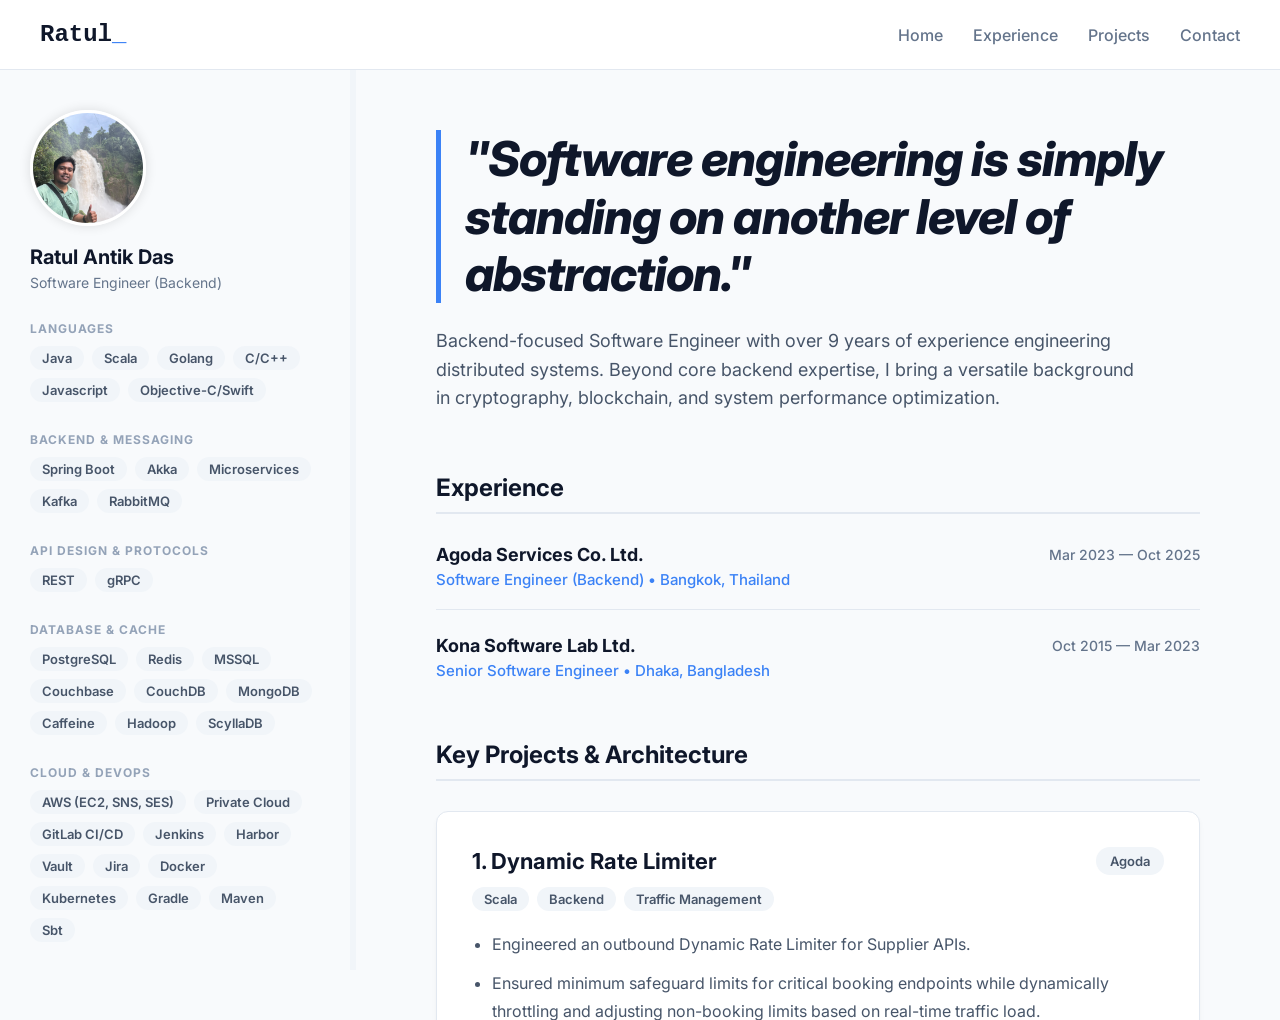
==== index.html @ 907dbf20 "Portfolio page commit." ====
<!DOCTYPE html>
<html lang="en">
<head>
    <meta charset="UTF-8">
    <meta name="viewport" content="width=device-width, initial-scale=1.0">
    <title>Ratul Antik Das | Senior Software Engineer</title>
    <meta name="description" content="Portfolio of Ratul Antik Das, a Senior Software Engineer specializing in backend systems, scalable APIs, and distributed ledgers.">
    <link rel="preconnect" href="https://fonts.googleapis.com">
    <link rel="preconnect" href="https://fonts.gstatic.com" crossorigin>
    <link href="https://fonts.googleapis.com/css2?family=Inter:wght@400;500;600;800&display=swap" rel="stylesheet">
    <link rel="stylesheet" href="css/style.css">
</head>
<body>

<nav class="navbar">
    <div class="logo">Ratul<span class="blink">_</span></div>
    <ul class="nav-links">
        <li><a href="#home">Home</a></li>
        <li><a href="#experience">Experience</a></li>
        <li><a href="#projects">Projects</a></li>
        <li><a href="#contact">Contact</a></li>
    </ul>
</nav>

<div class="app-container">
    <aside class="sidebar">
        <div class="profile-section">
            <img src="assets/profile_pic-v2.jpeg" alt="Ratul Antik Das" class="profile-pic">
            <h2>Ratul Antik Das</h2>
            <p class="subtitle">Software Engineer (Backend)</p>
        </div>

        <div class="sidebar-section">
            <h3>Languages</h3>
            <div class="skill-tags">
                <span class="tag">Java</span> <span class="tag">Scala</span>
                <span class="tag">Golang</span> <span class="tag">C/C++</span>
                <span class="tag">Javascript</span> <span class="tag">Objective-C/Swift</span>
            </div>
        </div>

        <div class="sidebar-section">
            <h3>Backend & Messaging</h3>
            <div class="skill-tags">
                <span class="tag">Spring Boot</span>
                <span class="tag">Akka</span> <span class="tag">Microservices</span>
                <span class="tag">Kafka</span> <span class="tag">RabbitMQ</span>
            </div>
        </div>

        <div class="sidebar-section">
            <h3>API Design & Protocols</h3>
            <div class="skill-tags">
                <span class="tag">REST</span> <span class="tag">gRPC</span>
            </div>
        </div>

        <div class="sidebar-section">
            <h3>Database & Cache</h3>
            <div class="skill-tags">
                <span class="tag">PostgreSQL</span> <span class="tag">Redis</span>
                <span class="tag">MSSQL</span>
                <span class="tag">Couchbase</span> <span class="tag">CouchDB</span>
                <span class="tag">MongoDB</span><span class="tag">Caffeine</span>
                <span class="tag">Hadoop</span><span class="tag">ScyllaDB</span>
            </div>
        </div>

        <div class="sidebar-section">
            <h3>Cloud & DevOps</h3>
            <div class="skill-tags">
                <span class="tag">AWS (EC2, SNS, SES)</span>
                <span class="tag">Private Cloud</span>
                <span class="tag">GitLab CI/CD</span>
                <span class="tag">Jenkins</span>
                <span class="tag">Harbor</span>
                <span class="tag">Vault</span>
                <span class="tag">Jira</span>
                <span class="tag">Docker</span>
                <span class="tag">Kubernetes</span>
                <span class="tag">Gradle</span>
                <span class="tag">Maven</span>
                <span class="tag">Sbt</span>
            </div>
        </div>

        <div class="sidebar-section">
            <h3>Testing, Observability & Logging</h3>
            <div class="skill-tags">
                <span class="tag">JUnit</span> <span class="tag">Mockito</span>
                <span class="tag">Prometheus</span>
                <span class="tag">Grafana</span> <span class="tag">Kibana</span>
                <span class="tag">Loki</span>
                <span class="tag">pprof</span>
                <span class="tag">Valgrind</span>
            </div>
        </div>

        <div class="sidebar-section">
            <h3>Blockchain & Cryptocurrency</h3>
            <div class="skill-tags">
                <span class="tag">Bitcoin</span> <span class="tag">Ethereum</span>
                <span class="tag">Solidity</span> <span class="tag">Smart Contract/Chaincode</span>
                <span class="tag">Hyperledger Fabric</span>
            </div>
        </div>

        <div class="sidebar-section">
            <h3>Mobile Development</h3>
            <div class="skill-tags">
                <span class="tag">Android App Dev</span>
                <span class="tag">iOS App Dev</span>
            </div>
        </div>
    </aside>

    <div class="resizer" id="dragMe"></div>

    <main class="main-content">
        <section class="intro-section" id="home">
            <h1 class="hero-quote-title">
                "Software engineering is simply standing on another level of abstraction."
            </h1>

            <p class="hero-description">Backend-focused Software Engineer with over 9 years of experience engineering distributed systems. Beyond core backend expertise, I bring a versatile background in cryptography, blockchain, and system performance optimization.</p>
        </section>

        <section id="experience" class="content-section">
            <h2 class="section-title">Experience</h2>

            <div class="minimal-exp-container">
                <div class="exp-row">
                    <div class="exp-header">
                        <h3>Agoda Services Co. Ltd.</h3>
                        <span class="date">Mar 2023 — Oct 2025</span>
                    </div>
                    <p class="role">Software Engineer (Backend) • Bangkok, Thailand</p>
                </div>

                <div class="exp-row">
                    <div class="exp-header">
                        <h3>Kona Software Lab Ltd.</h3>
                        <span class="date">Oct 2015 — Mar 2023</span>
                    </div>
                    <p class="role">Senior Software Engineer • Dhaka, Bangladesh</p>
                </div>
            </div>
        </section>

        <section id="projects" class="content-section">
            <h2 class="section-title">Key Projects & Architecture</h2>

            <div class="project-card">
                <div class="project-header">
                    <h3>1. Dynamic Rate Limiter</h3>
                    <span class="company-badge">Agoda</span>
                </div>
                <div class="project-tags">
                    <span class="tag">Scala</span> <span class="tag">Backend</span> <span class="tag">Traffic Management</span>
                </div>
                <ul class="project-details">
                    <li>Engineered an outbound Dynamic Rate Limiter for Supplier APIs.</li>
                    <li>Ensured minimum safeguard limits for critical booking endpoints while dynamically throttling and adjusting non-booking limits based on real-time traffic load.</li>
                </ul>
            </div>

            <div class="project-card">
                <div class="project-header">
                    <h3>2. Activity Supply - Supplier Integration</h3>
                    <span class="company-badge">Agoda</span>
                </div>
                <div class="project-tags">
                    <span class="tag">Scala</span> <span class="tag">Prompt Engineering</span> <span class="tag">Grafana</span> <span class="tag">Webhooks</span>
                    <span class="tag">Caching</span>
                </div>
                <ul class="project-details">
                    <li>Engineered core API integrations for the Activity Supply platform, optimizing Supplier Data caching with precise TTL configurations to improve response times, while resolving complex data inconsistencies during A/B testing via experiment-based cache keys.</li>
                    <li>Architected and implemented a new non-instant cancellation flow that successfully increased platform inventory and bookings by over 20%.</li>
                    <li>Reduced manual coding for integrations by leveraging a GPT chatbot to generate supplier-specific POJOs and converters via comprehensive prompt engineering.</li>
                    <li>Reduced supplier-related incident detection time by over 40% by enhancing API observability through detailed Grafana dashboards and alerting mechanisms.</li>
                    <li>Set up a dedicated webhook integration testing environment to ensure data format integrity and reliability before production rollouts.</li>
                    <li>Reduced overall Git merge lead times by analyzing existing bottlenecks and establishing new review standards that were adopted by the team.</li>
                </ul>
            </div>

            <div class="project-card">
                <div class="project-header">
                    <h3>3. Functional Test Framework</h3>
                    <span class="company-badge">Agoda</span>
                </div>
                <div class="project-tags">
                    <span class="tag">ScalaTest</span><span class="tag">Wiremock</span><span class="tag">Mockito</span> <span class="tag">CI/CD</span>
                </div>
                <ul class="project-details">
                    <li>Architected a functional testing framework utilizing developer-recorded data and mocked responses.</li>
                    <li>Integrated directly into GitLab CI/CD pipelines to strictly validate the integrity and accuracy of API implementations before production deployment.</li>
                </ul>
            </div>

            <div class="project-card">
                <div class="project-header">
                    <h3>4. Cryptrade (P2P Crypto Exchange)</h3>
                    <span class="company-badge">Kona Software Lab</span>
                </div>
                <div class="project-tags">
                    <span class="tag">Bitcoin</span> <span class="tag">Ethereum</span>
                    <span class="tag">HD Wallets</span> <span class="tag">Spring Boot</span>
                    <span class="tag">PostgresSQL</span> <span class="tag">Redis</span>
                </div>
                <ul class="project-details">
                    <li>Engineered a server-side custodial wallet system utilizing Hierarchical Deterministic (HD) key generation.</li>
                    <li>Integrated Bitcoin and Ethereum single and multi-signature transactions, successfully deploying and validating the architecture on Crypto Testnets.</li>
                </ul>
            </div>

            <div class="project-card">
                <div class="project-header">
                    <h3>5. EVoting Platform</h3>
                    <span class="company-badge">Kona Software Lab</span>
                </div>
                <div class="project-tags">
                    <span class="tag">Chaincode</span> <span class="tag">Spring Boot</span>
                    <span class="tag">Redis</span> <span class="tag">PostgresSQL</span>
                    <span class="tag">Hibernate</span>
                    <span class="tag">Thymeleaf</span> <span class="tag">JavaScript</span>
                </div>
                <ul class="project-details">
                    <li>Developed blockchain chaincode to manage core decentralized voting logic, including secure event creation, transparent vote casting, and immutable result calculations.</li>
                    <li>Engineered the voting server REST APIs implementing complex database view queries and optimizing response times through caching.</li>
                    <li>Built full-stack platform features, developing the frontend UI for NICE identity verification, event updates, and automated result publishing.</li>
                </ul>
            </div>

            <div class="project-card">
                <div class="project-header">
                    <h3>6. Real Estate DApp</h3>
                    <span class="company-badge">Kona Software Lab</span>
                </div>
                <div class="project-tags">
                    <span class="tag">Ethereum</span> <span class="tag">Solidity</span> <span class="tag">Web3</span>
                </div>
                <ul class="project-details">
                    <li>Implemented smart contract to handle money flow for real-estate contract.</li>
                </ul>
            </div>

            <div class="project-card">
                <div class="project-header">
                    <h3>7. R&D on Transaction Finality in Blockchain</h3>
                    <span class="company-badge">Kona Software Lab</span>
                </div>
                <div class="project-tags">
                    <span class="tag">Research</span> <span class="tag">Algorithm Design</span> <span class="tag">Cryptography</span>
                </div>
                <ul class="project-details">
                    <li>Conducted extensive R&D to co-develop a checkpointing algorithm for an in-house blockchain platform, preventing chain reorganization and ensuring transaction finality.</li>
                    <li>Experimented with OCSP & CRL for certificate revocation in network nodes.</li>
                    <li>Co-authored and published an IEEE conference paper detailing the finality protocol.</li>
                </ul>
            </div>

            <div class="project-card">
                <div class="project-header">
                    <h3>8. Nagad (Mobile Financial Service)</h3>
                    <span class="company-badge">Kona Software Lab</span>
                </div>
                <div class="project-tags">
                    <span class="tag">Cryptography</span> <span class="tag">SDK Integration</span> <span class="tag">Mobile Security</span>
                </div>
                <ul class="project-details">
                    <li>Integrated an in-house white-box cryptography library into the internal KonaPay SDK, establishing the secure backbone for the Nagad mobile application.</li>
                    <li>Enabled highly secure, client-side data storage and cryptographic operations, directly protecting financial transactions for a user base exceeding 2 million active users.</li>
                </ul>
            </div>

            <div class="project-card">
                <div class="project-header">
                    <h3>9. White-Box Cryptography Module</h3>
                    <span class="company-badge">Kona Software Lab</span>
                </div>
                <div class="project-tags">
                    <span class="tag">C/C++</span> <span class="tag">Valgrind</span>
                    <span class="tag">AES Encryption</span> <span class="tag">Reverse-Engineering Defense</span>
                </div>
                <ul class="project-details">
                    <li>Built an in-house White-box AES encryption module from scratch by translating and implementing complex cryptographic algorithms directly from academic research papers.</li>
                    <li>Engineered the module to function both as an individual standalone library and embedded within an internal SDK for robust iOS/Android fintech application security.</li>
                </ul>
            </div>

            <div class="project-card">
                <div class="project-header">
                    <h3>10. NexusPay (Bank Application)</h3>
                    <span class="company-badge">Kona Software Lab</span>
                </div>
                <div class="project-tags">
                    <span class="tag">Android</span> <span class="tag">iOS</span> <span class="tag">TLV Parsing</span> <span class="tag">EMV</span>
                </div>
                <ul class="project-details">
                    <li>Developed front-end user interfaces and core application features for the NexusPay Android and iOS mobile applications.</li>
                    <li>Engineered an internal merchant QR code library within the core SDK, specifically designed to parse and decode TLV (Tag-Length-Value) formatted data from EMV-compliant QR codes.</li>
                </ul>
            </div>

            <div class="project-card">
                <div class="project-header">
                    <h3>11. KonaPay (PayPaaS SDK for Wallet)</h3>
                    <span class="company-badge">Kona Software Lab</span>
                </div>
                <div class="project-tags">
                    <span class="tag">SDK Architecture</span> <span class="tag">Android</span> <span class="tag">OWASP</span>
                </div>
                <ul class="project-details">
                    <li>Enhanced overall application security by auditing vulnerabilities and aligning all SDK implementations with strict OWASP security standards.</li>
                </ul>
            </div>
        </section>

        <section id="contact" class="content-section">
            <h2 class="section-title">Get In Touch</h2>
            <div class="contact-card">
                <p>I'm currently exploring new opportunities. Whether you have a question, a project idea, or just want to connect, my inbox is always open.</p>

                <a href="mailto:ratul.antik.dev@gmail.com" class="contact-btn">Say Hello</a>

                <div class="contact-info">
                    <p>ratul.antik.dev@gmail.com</p>
                    <p>(+88) 01823382033</p>
                    <a href="https://www.linkedin.com/in/ratulantik/" target="_blank" rel="noopener noreferrer">Connect on LinkedIn</a>
                </div>
            </div>
        </section>
    </main>
</div>
<script src="js/main.js"></script>
</body>
</html>
---- css/style.css ----
/* --- Global Styles --- */
body {
    margin: 0;
    font-family: 'Inter', sans-serif;
    background-color: #f8fafc;
    color: #334155;
    scroll-behavior: smooth;
}

/* --- Top Navbar --- */
.navbar {
    position: fixed;
    top: 0;
    left: 0;
    width: 100%;
    height: 70px;
    background-color: rgba(255, 255, 255, 0.95);
    backdrop-filter: blur(8px);
    display: flex;
    justify-content: space-between;
    align-items: center;
    padding: 0 40px;
    box-sizing: border-box;
    z-index: 1000;
    border-bottom: 1px solid #e2e8f0;
}

.nav-links { display: flex; list-style: none; gap: 30px; }
.nav-links a { text-decoration: none; color: #64748b; font-weight: 500; transition: color 0.2s; }
.nav-links a:hover { color: #0f172a; }

/* --- App Layout --- */
.app-container {
    display: flex;
    margin-top: 70px;
    min-height: calc(100vh - 70px);
}

/* --- Left Sidebar --- */
.sidebar {
    width: 350px; /* RESTORED: Gives the sidebar its strict default width */
    flex-shrink: 0; /* Prevents the main content from squishing it */

    box-sizing: border-box;
    height: 100vh;
    margin: 0;

    position: sticky;
    top: 0;
    overflow-y: auto;

    padding: 40px 30px;
}

.profile-pic {
    width: 110px;
    height: 110px;
    border-radius: 50%; /* Makes it a circle */
    object-fit: cover; /* Prevents the image inside from stretching */

    border: 3px solid white;
    box-shadow: 0 0 12px rgba(0,0,0,0.12); /* Changed to 0 0: This creates a perfectly centered "halo" shadow */

    flex-shrink: 0; /* Forces the browser to never squish this element into an oval */
    margin-bottom: 15px;
}

.sidebar h2 { margin: 0; font-size: 20px; color: #0f172a; }
.sidebar .subtitle { margin: 5px 0 30px 0; color: #64748b; font-size: 14px; }
.sidebar h3 { font-size: 12px; text-transform: uppercase; color: #94a3b8; margin: 0 0 10px 0; letter-spacing: 1px; }
.sidebar-section { margin-bottom: 30px;
}
.sidebar-section:last-child {
    margin-bottom: 0;
}

.skill-tags { display: flex; flex-wrap: wrap; gap: 8px; }
.tag {
    background-color: #f1f5f9;
    color: #475569;
    padding: 4px 12px;
    border-radius: 20px;
    font-size: 13px;
    font-weight: 600;
}

/* --- Resizer Handle --- */
.resizer {
    width: 6px; /* Adjust thickness as you prefer */
    cursor: ew-resize; /* The left-right drag cursor */
    background-color: #f1f5f9; /* A subtle grey line */

    /* THE FIX: Match the sidebar's sticky behavior */
    height: 100vh;
    position: sticky;
    top: 0;

    /* Prevent the main content from squishing the drag bar */
    flex-shrink: 0;

    /* Optional: Smooth transition for the hover effect */
    transition: background-color 0.2s ease;
}

/* Optional: Make it light up blue when you hover over it */
.resizer:hover, .resizer:active {
    background-color: #3b82f6;
}

/* --- Main Content --- */
.main-content {
    padding: 60px 80px;
    flex: 1;
    max-width: 900px;
    overflow-y: auto; /* Allow main content to scroll independently */
    height: calc(100vh - 70px);
}

.hero-title { font-size: 42px; color: #0f172a; line-height: 1.1; margin-top: 0; margin-bottom: 20px; letter-spacing: -1px; }
.hero-description { font-size: 18px; color: #475569; line-height: 1.6; margin-bottom: 60px; max-width: 700px; }
.hero-quote-title {
    font-size: 48px; /* Massive, attention-grabbing font size */
    font-weight: 800; /* Extra bold for impact */
    font-style: italic; /* Keeps the "quote" aesthetic */
    color: #0f172a; /* Deep, high-contrast slate text */
    line-height: 1.2;

    border-left: 5px solid #3b82f6; /* Thicker blue accent line */
    padding-left: 24px; /* Breathing room between the line and text */
    margin: 0 0 24px 0; /* Space before the description paragraph */
    letter-spacing: -0.02em; /* Tightens the large text slightly for a modern look */
}

.section-title { font-size: 24px; color: #0f172a; margin-bottom: 30px; border-bottom: 2px solid #e2e8f0; padding-bottom: 10px; }

/* --- Minimal Experience Layout --- */
.minimal-exp-container {
    display: flex;
    flex-direction: column;
    gap: 25px;
    margin-bottom: 60px;
}

.exp-row {
    padding-bottom: 20px;
    border-bottom: 1px solid #e2e8f0;
}

.exp-row:last-child {
    border-bottom: none;
    padding-bottom: 0;
}

.exp-header {
    display: flex;
    justify-content: space-between;
    align-items: center;
    margin-bottom: 5px;
}

.exp-header h3 {
    margin: 0;
    font-size: 18px;
    color: #0f172a;
}

.exp-row .date {
    font-size: 14px;
    color: #64748b;
    font-weight: 500;
}

.exp-row .role {
    margin: 0;
    font-size: 15px;
    color: #3b82f6;
    font-weight: 500;
}

/* --- Detailed Project Cards --- */
.project-card {
    background: white;
    padding: 35px;
    border-radius: 12px;
    border: 1px solid #e2e8f0;
    margin-bottom: 30px;
    box-shadow: 0 4px 6px -1px rgba(0,0,0,0.05);
    transition: transform 0.2s ease, box-shadow 0.2s ease;
}

.project-card:hover {
    transform: translateY(-2px);
    box-shadow: 0 10px 15px -3px rgba(0,0,0,0.1);
}

.project-header {
    display: flex;
    justify-content: space-between;
    align-items: center;
}

.project-header h3 {
    margin: 0;
    font-size: 22px;
    color: #0f172a;
}

.company-badge {
    background: #f1f5f9;
    color: #475569;
    padding: 6px 14px;
    border-radius: 20px;
    font-size: 13px;
    font-weight: 600;
}

.project-details {
    margin: 20px 0 0 0;
    padding-left: 20px;
    color: #475569;
    line-height: 1.7;
}

.project-details li {
    margin-bottom: 12px;
}

.project-details strong {
    color: #0f172a; /* Makes the bullet point titles stand out */
}

.project-tags {
    margin: 12px 0 18px 0; /* 12px space above, 18px space below */
    display: flex;
    flex-wrap: wrap; /* Allows tags to flow to the next line if needed */
    gap: 8px; /* Puts a clean 8px space between each individual tag */
}

/* Ensure sections scroll smoothly beneath the fixed header */
.content-section { scroll-margin-top: 100px; }

/* --- Logo Animation --- */
.logo {
    font-family: monospace; /* Gives it that terminal code look */
    font-weight: 700;
    font-size: 24px;
    color: #0f172a;
}

.blink {
    color: #3b82f6; /* Signature blue */
    animation: blink 1s step-end infinite;
}

@keyframes blink {
    50% { opacity: 0; }
}

/* --- Contact Section --- */
.contact-card {
    background: white;
    padding: 50px 40px;
    border-radius: 12px;
    border: 1px solid #e2e8f0;
    text-align: center;
    box-shadow: 0 1px 3px rgba(0,0,0,0.05);
}

.contact-card p {
    color: #475569;
    font-size: 18px;
    line-height: 1.6;
    max-width: 600px;
    margin: 0 auto 30px auto;
}

.contact-btn {
    display: inline-block;
    background-color: #3b82f6;
    color: white;
    padding: 14px 28px;
    border-radius: 8px;
    text-decoration: none;
    font-weight: 600;
    font-size: 16px;
    transition: background-color 0.2s ease, transform 0.2s ease;
    margin-bottom: 40px;
}

.contact-btn:hover {
    background-color: #2563eb;
    transform: translateY(-2px);
    color: white;
}

.contact-info p {
    margin: 5px 0;
    font-size: 15px;
    font-weight: 500;
    color: #0f172a;
}

.contact-info a {
    display: inline-block;
    margin-top: 10px;
    color: #3b82f6;
    text-decoration: none;
    font-weight: 500;
}

.contact-info a:hover {
    text-decoration: underline;
}

/* --- Responsive Design --- */
@media (max-width: 1024px) {
    .sidebar {
        display: none; /* Hide sidebar on smaller screens */
    }
    .main-content {
        margin-left: 0; /* Remove margin when sidebar is hidden */
        padding: 40px 20px;
    }
    .navbar {
        padding: 0 20px;
    }
    /* Optional: Make it scale down gracefully on mobile screens */
    .hero-quote-title {
        font-size: 32px;
        padding-left: 16px;
    }
}
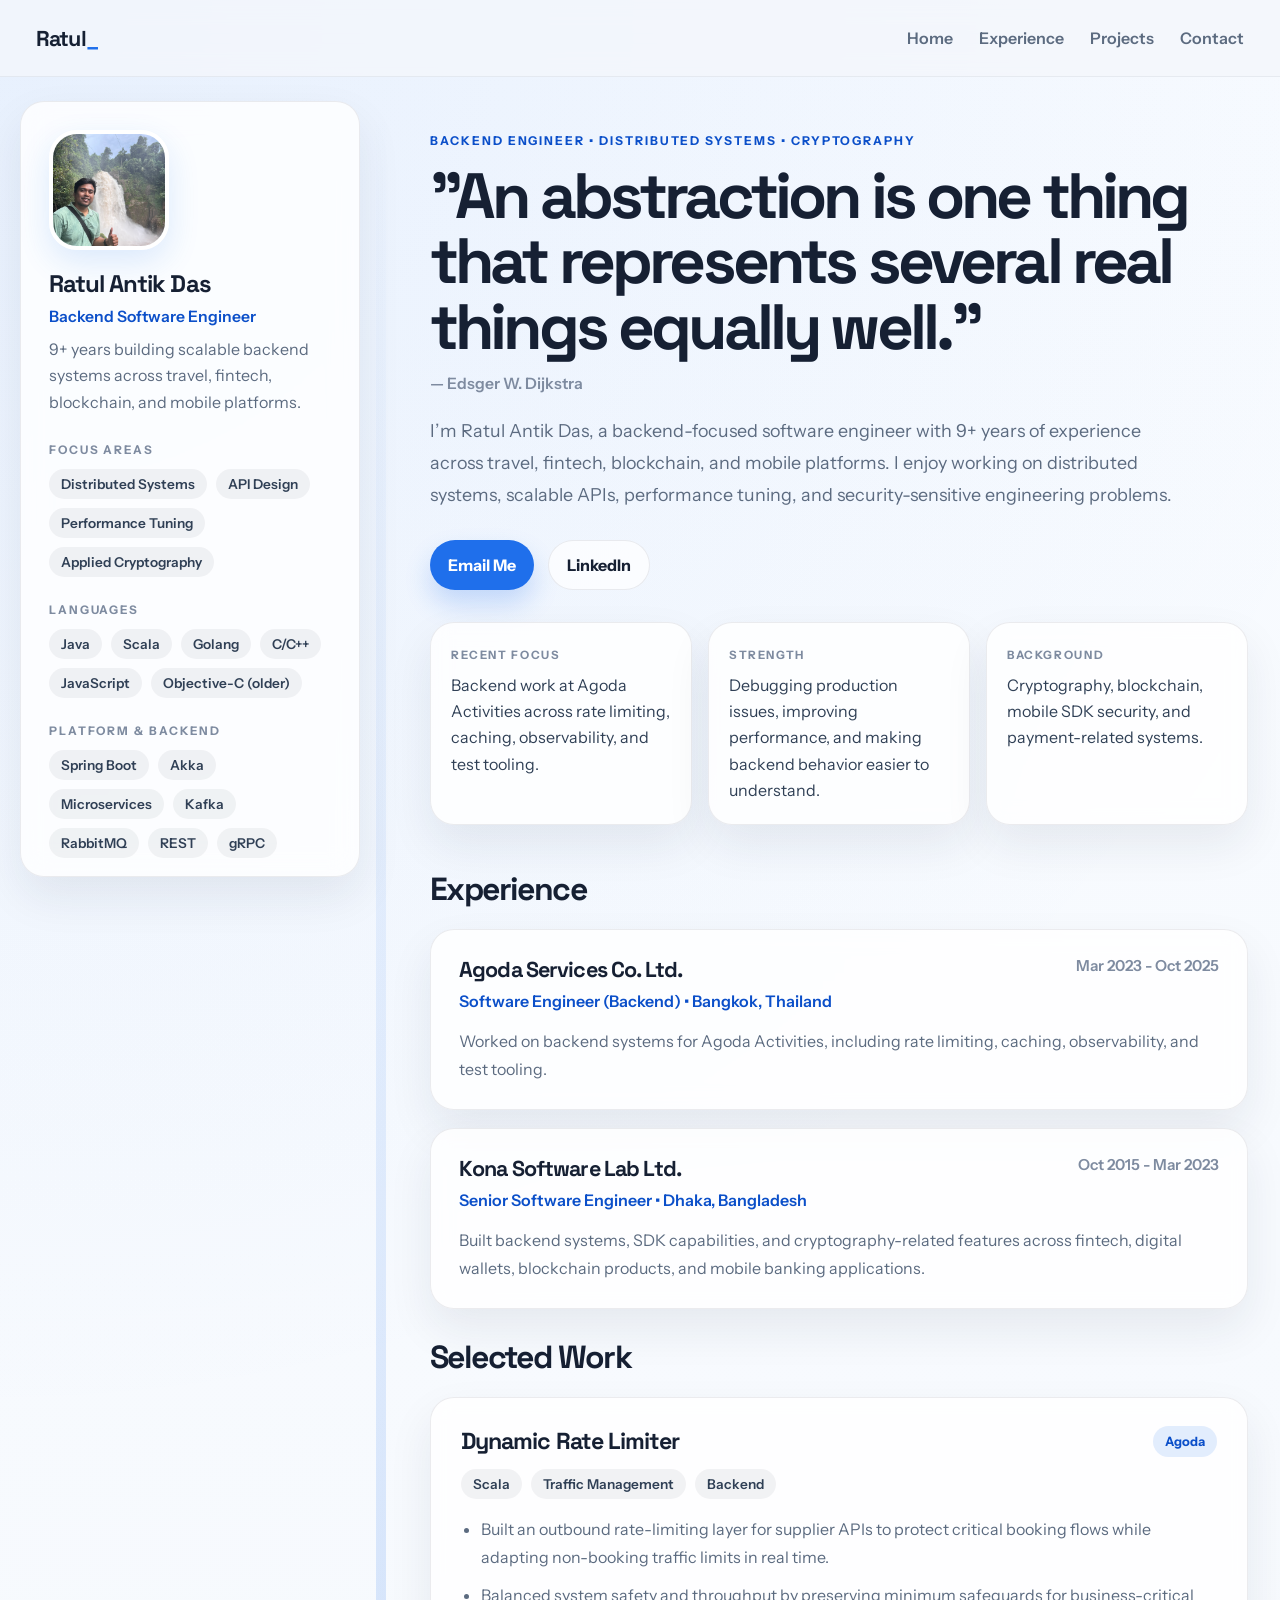
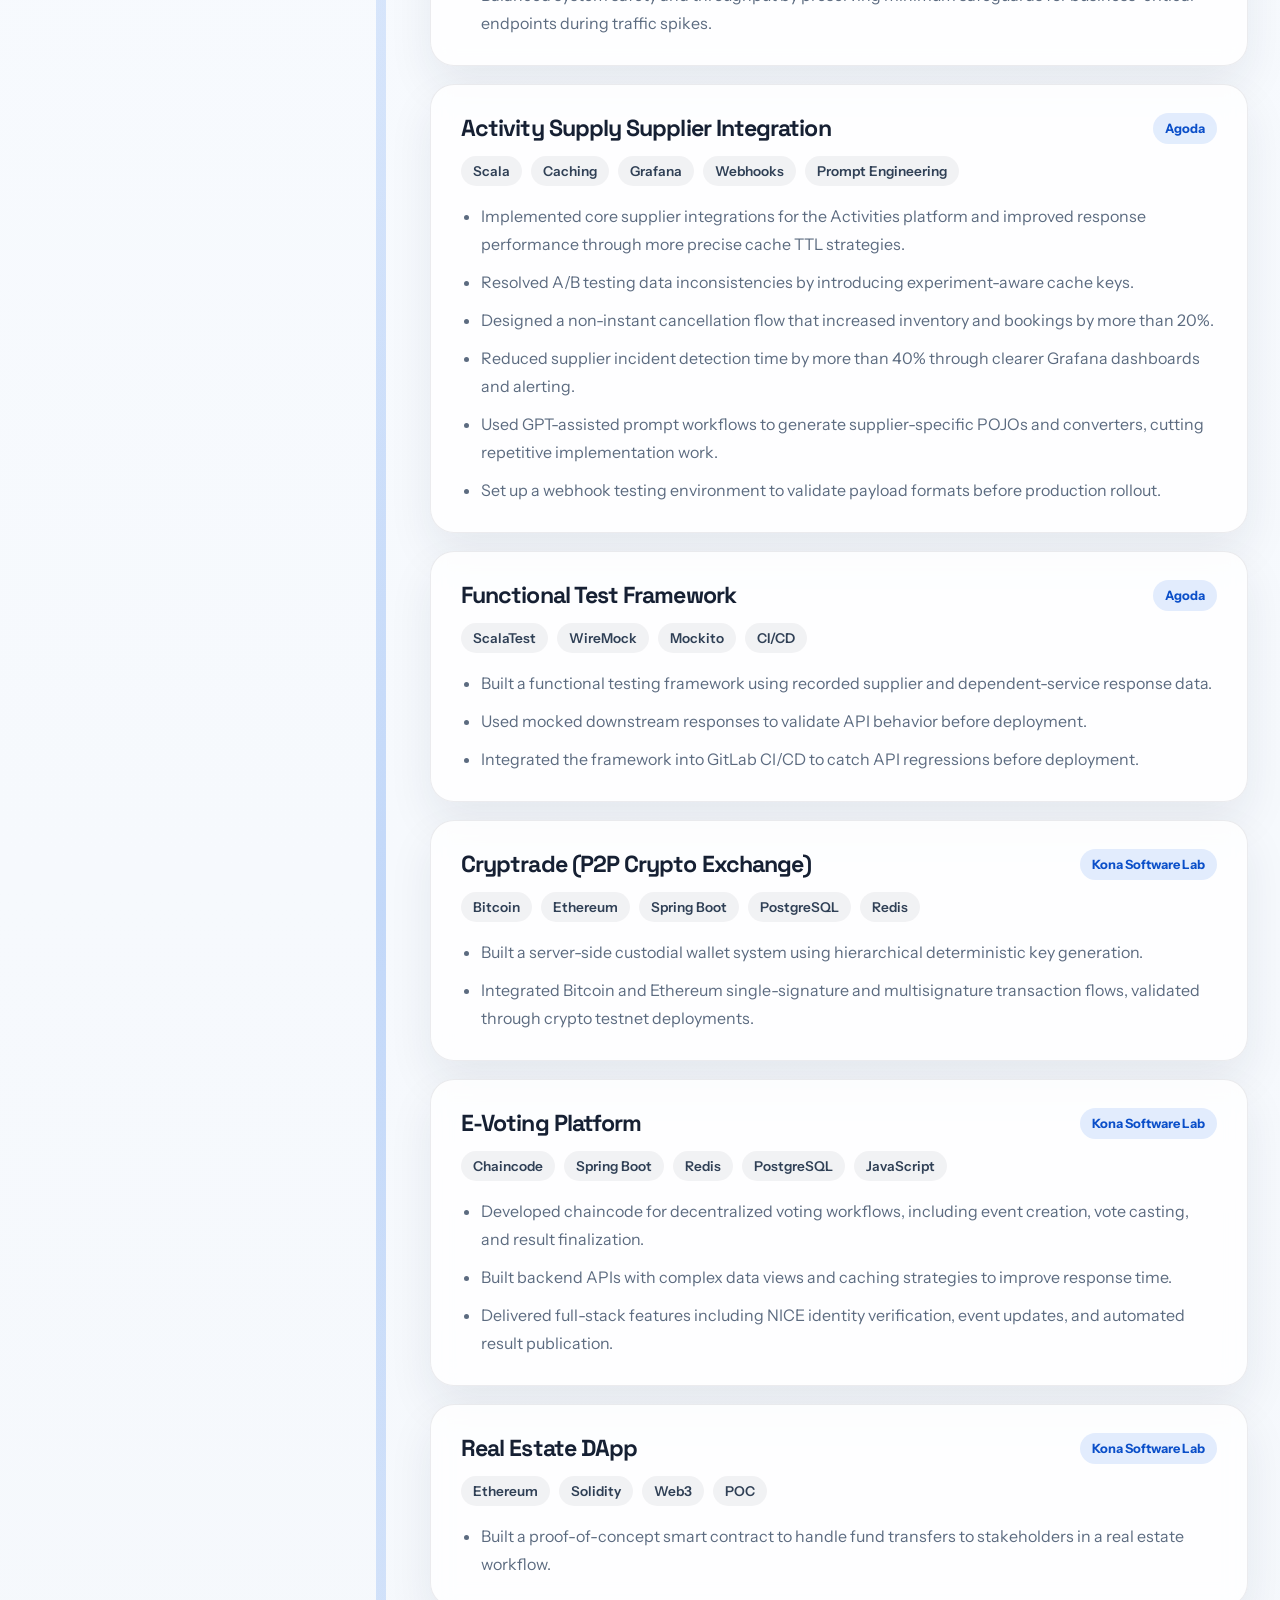
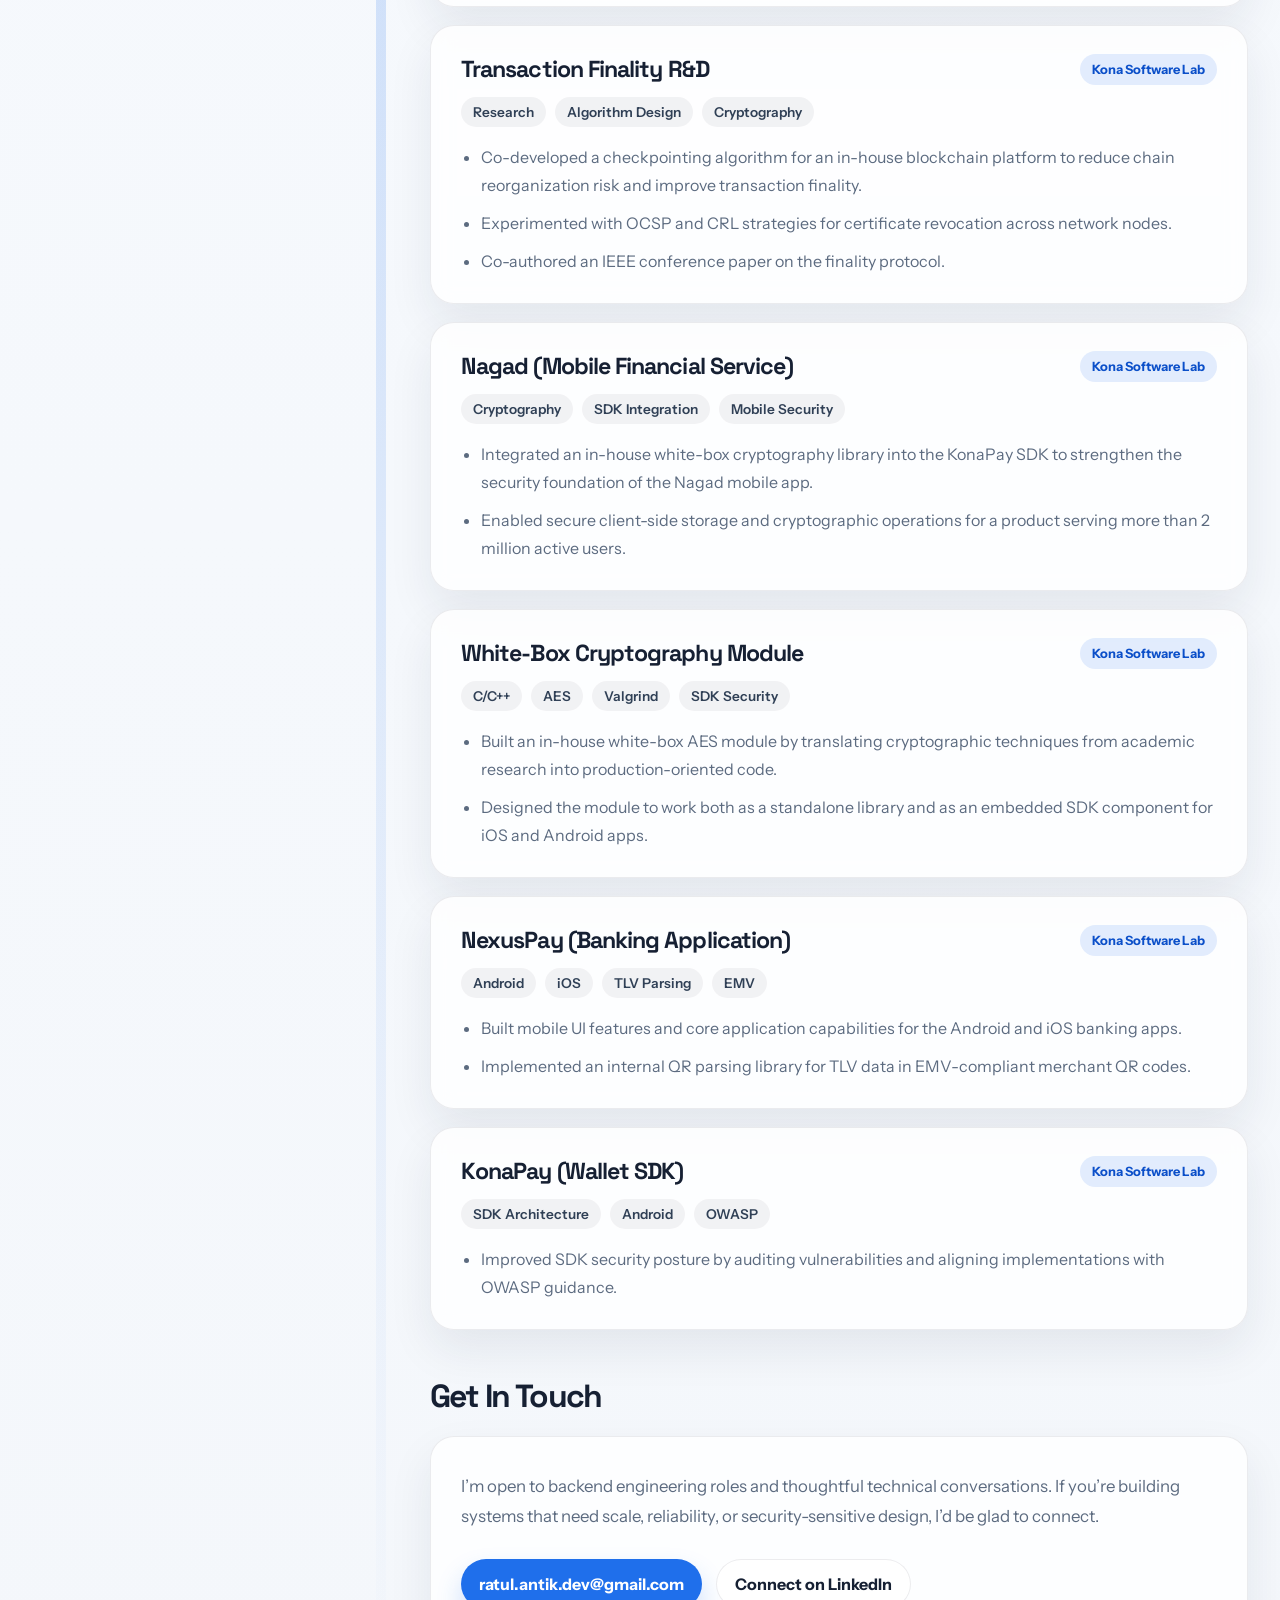
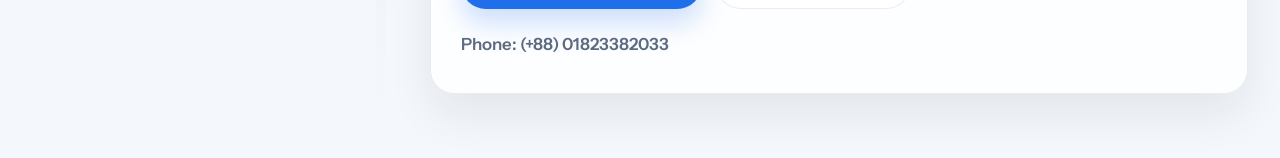
==== commit 886b7023: "New changes." ====
--- a/index.html
+++ b/index.html
@@ -3,16 +3,18 @@
 <head>
     <meta charset="UTF-8">
     <meta name="viewport" content="width=device-width, initial-scale=1.0">
-    <title>Ratul Antik Das | Senior Software Engineer</title>
-    <meta name="description" content="Portfolio of Ratul Antik Das, a Senior Software Engineer specializing in backend systems, scalable APIs, and distributed ledgers.">
+    <title>Ratul Antik Das | Backend Software Engineer</title>
+    <meta name="description" content="Portfolio of Ratul Antik Das, a backend software engineer focused on distributed systems, scalable APIs, and applied cryptography.">
+    <meta name="theme-color" content="#0b1220">
     <link rel="preconnect" href="https://fonts.googleapis.com">
     <link rel="preconnect" href="https://fonts.gstatic.com" crossorigin>
-    <link href="https://fonts.googleapis.com/css2?family=Inter:wght@400;500;600;800&display=swap" rel="stylesheet">
+    <link href="https://fonts.googleapis.com/css2?family=Instrument+Sans:wght@400;500;600;700&family=Space+Grotesk:wght@500;700&display=swap" rel="stylesheet">
     <link rel="stylesheet" href="css/style.css">
 </head>
 <body>
-
-<nav class="navbar">
+<a class="skip-link" href="#main-content">Skip to content</a>
+
+<nav class="navbar" aria-label="Primary">
     <div class="logo">Ratul<span class="blink">_</span></div>
     <ul class="nav-links">
         <li><a href="#home">Home</a></li>
@@ -25,293 +27,376 @@
 <div class="app-container">
     <aside class="sidebar">
         <div class="profile-section">
-            <img src="assets/profile_pic-v2.jpeg" alt="Ratul Antik Das" class="profile-pic">
+            <img src="assets/profile_pic-v2.jpeg" alt="Portrait of Ratul Antik Das" class="profile-pic">
             <h2>Ratul Antik Das</h2>
-            <p class="subtitle">Software Engineer (Backend)</p>
+            <p class="subtitle">Backend Software Engineer</p>
+            <p class="sidebar-summary">
+                9+ years building scalable backend systems across travel, fintech, blockchain, and mobile platforms.
+            </p>
+        </div>
+
+        <div class="sidebar-section">
+            <h3>Focus Areas</h3>
+            <div class="skill-tags">
+                <span class="tag">Distributed Systems</span>
+                <span class="tag">API Design</span>
+                <span class="tag">Performance Tuning</span>
+                <span class="tag">Applied Cryptography</span>
+            </div>
         </div>
 
         <div class="sidebar-section">
             <h3>Languages</h3>
             <div class="skill-tags">
-                <span class="tag">Java</span> <span class="tag">Scala</span>
-                <span class="tag">Golang</span> <span class="tag">C/C++</span>
-                <span class="tag">Javascript</span> <span class="tag">Objective-C/Swift</span>
-            </div>
-        </div>
-
-        <div class="sidebar-section">
-            <h3>Backend & Messaging</h3>
+                <span class="tag">Java</span>
+                <span class="tag">Scala</span>
+                <span class="tag">Golang</span>
+                <span class="tag">C/C++</span>
+                <span class="tag">JavaScript</span>
+                <span class="tag">Objective-C (older)</span>
+            </div>
+        </div>
+
+        <div class="sidebar-section">
+            <h3>Platform & Backend</h3>
             <div class="skill-tags">
                 <span class="tag">Spring Boot</span>
-                <span class="tag">Akka</span> <span class="tag">Microservices</span>
-                <span class="tag">Kafka</span> <span class="tag">RabbitMQ</span>
-            </div>
-        </div>
-
-        <div class="sidebar-section">
-            <h3>API Design & Protocols</h3>
-            <div class="skill-tags">
-                <span class="tag">REST</span> <span class="tag">gRPC</span>
-            </div>
-        </div>
-
-        <div class="sidebar-section">
-            <h3>Database & Cache</h3>
-            <div class="skill-tags">
-                <span class="tag">PostgreSQL</span> <span class="tag">Redis</span>
+                <span class="tag">Akka</span>
+                <span class="tag">Microservices</span>
+                <span class="tag">Kafka</span>
+                <span class="tag">RabbitMQ</span>
+                <span class="tag">REST</span>
+                <span class="tag">gRPC</span>
+            </div>
+        </div>
+
+        <div class="sidebar-section">
+            <h3>Databases & Cache</h3>
+            <div class="skill-tags">
+                <span class="tag">PostgreSQL</span>
                 <span class="tag">MSSQL</span>
-                <span class="tag">Couchbase</span> <span class="tag">CouchDB</span>
-                <span class="tag">MongoDB</span><span class="tag">Caffeine</span>
-                <span class="tag">Hadoop</span><span class="tag">ScyllaDB</span>
-            </div>
-        </div>
-
-        <div class="sidebar-section">
-            <h3>Cloud & DevOps</h3>
-            <div class="skill-tags">
-                <span class="tag">AWS (EC2, SNS, SES)</span>
-                <span class="tag">Private Cloud</span>
+                <span class="tag">Redis</span>
+                <span class="tag">MongoDB</span>
+                <span class="tag">Couchbase</span>
+                <span class="tag">CouchDB</span>
+                <span class="tag">ScyllaDB</span>
+                <span class="tag">Caffeine</span>
+                <span class="tag">Hadoop</span>
+            </div>
+        </div>
+
+        <div class="sidebar-section">
+            <h3>DevOps & Cloud</h3>
+            <div class="skill-tags">
+                <span class="tag">Docker</span>
+                <span class="tag">Kubernetes</span>
+                <span class="tag">AWS</span>
                 <span class="tag">GitLab CI/CD</span>
                 <span class="tag">Jenkins</span>
                 <span class="tag">Harbor</span>
                 <span class="tag">Vault</span>
-                <span class="tag">Jira</span>
-                <span class="tag">Docker</span>
-                <span class="tag">Kubernetes</span>
                 <span class="tag">Gradle</span>
                 <span class="tag">Maven</span>
-                <span class="tag">Sbt</span>
-            </div>
-        </div>
-
-        <div class="sidebar-section">
-            <h3>Testing, Observability & Logging</h3>
-            <div class="skill-tags">
-                <span class="tag">JUnit</span> <span class="tag">Mockito</span>
+                <span class="tag">SBT</span>
+            </div>
+        </div>
+
+        <div class="sidebar-section">
+            <h3>Quality & Observability</h3>
+            <div class="skill-tags">
+                <span class="tag">JUnit</span>
+                <span class="tag">Mockito</span>
+                <span class="tag">ScalaTest</span>
+                <span class="tag">WireMock</span>
+                <span class="tag">Grafana</span>
                 <span class="tag">Prometheus</span>
-                <span class="tag">Grafana</span> <span class="tag">Kibana</span>
+                <span class="tag">Kibana</span>
                 <span class="tag">Loki</span>
-                <span class="tag">pprof</span>
+                <span class="tag">Pprof</span>
                 <span class="tag">Valgrind</span>
             </div>
         </div>
 
         <div class="sidebar-section">
-            <h3>Blockchain & Cryptocurrency</h3>
-            <div class="skill-tags">
-                <span class="tag">Bitcoin</span> <span class="tag">Ethereum</span>
-                <span class="tag">Solidity</span> <span class="tag">Smart Contract/Chaincode</span>
+            <h3>Cryptography & Blockchain</h3>
+            <div class="skill-tags">
+                <span class="tag">Bitcoin</span>
+                <span class="tag">Ethereum</span>
+                <span class="tag">Solidity</span>
                 <span class="tag">Hyperledger Fabric</span>
+                <span class="tag">Smart Contracts</span>
+                <span class="tag">White-Box Cryptography</span>
             </div>
         </div>
 
         <div class="sidebar-section">
             <h3>Mobile Development</h3>
             <div class="skill-tags">
-                <span class="tag">Android App Dev</span>
-                <span class="tag">iOS App Dev</span>
+                <span class="tag">Android</span>
+                <span class="tag">iOS</span>
+                <span class="tag">Objective-C</span>
             </div>
         </div>
     </aside>
 
-    <div class="resizer" id="dragMe"></div>
-
-    <main class="main-content">
+    <div class="resizer" id="dragMe" aria-hidden="true"></div>
+
+    <main class="main-content" id="main-content">
         <section class="intro-section" id="home">
-            <h1 class="hero-quote-title">
-                "Software engineering is simply standing on another level of abstraction."
+            <p class="eyebrow">Backend Engineer • Distributed Systems • Cryptography</p>
+            <h1 class="hero-title">
+                "An abstraction is one thing that represents several real things equally well."
             </h1>
-
-            <p class="hero-description">Backend-focused Software Engineer with over 9 years of experience engineering distributed systems. Beyond core backend expertise, I bring a versatile background in cryptography, blockchain, and system performance optimization.</p>
+            <p class="hero-attribution">— Edsger W. Dijkstra</p>
+
+            <p class="hero-description">
+                I’m Ratul Antik Das, a backend-focused software engineer with 9+ years of experience across travel, fintech, blockchain, and mobile platforms. I enjoy working on distributed systems, scalable APIs, performance tuning, and security-sensitive engineering problems.
+            </p>
+
+            <div class="hero-actions">
+                <a href="mailto:ratul.antik.dev@gmail.com" class="primary-btn">Email Me</a>
+                <a href="https://www.linkedin.com/in/ratulantik/" target="_blank" rel="noopener noreferrer" class="secondary-btn">LinkedIn</a>
+            </div>
+
+            <div class="hero-highlights">
+                <div class="highlight-card">
+                    <span class="highlight-label">Recent focus</span>
+                    <p>Backend work at Agoda Activities across rate limiting, caching, observability, and test tooling.</p>
+                </div>
+                <div class="highlight-card">
+                    <span class="highlight-label">Strength</span>
+                    <p>Debugging production issues, improving performance, and making backend behavior easier to understand.</p>
+                </div>
+                <div class="highlight-card">
+                    <span class="highlight-label">Background</span>
+                    <p>Cryptography, blockchain, mobile SDK security, and payment-related systems.</p>
+                </div>
+            </div>
         </section>
 
         <section id="experience" class="content-section">
             <h2 class="section-title">Experience</h2>
 
-            <div class="minimal-exp-container">
-                <div class="exp-row">
+            <div class="experience-list">
+                <article class="experience-card">
                     <div class="exp-header">
-                        <h3>Agoda Services Co. Ltd.</h3>
-                        <span class="date">Mar 2023 — Oct 2025</span>
+                        <div>
+                            <h3>Agoda Services Co. Ltd.</h3>
+                            <p class="role">Software Engineer (Backend) • Bangkok, Thailand</p>
+                        </div>
+                        <span class="date">Mar 2023 - Oct 2025</span>
                     </div>
-                    <p class="role">Software Engineer (Backend) • Bangkok, Thailand</p>
-                </div>
-
-                <div class="exp-row">
+                    <p class="exp-summary">
+                        Worked on backend systems for Agoda Activities, including rate limiting, caching, observability, and test tooling.
+                    </p>
+                </article>
+
+                <article class="experience-card">
                     <div class="exp-header">
-                        <h3>Kona Software Lab Ltd.</h3>
-                        <span class="date">Oct 2015 — Mar 2023</span>
+                        <div>
+                            <h3>Kona Software Lab Ltd.</h3>
+                            <p class="role">Senior Software Engineer • Dhaka, Bangladesh</p>
+                        </div>
+                        <span class="date">Oct 2015 - Mar 2023</span>
                     </div>
-                    <p class="role">Senior Software Engineer • Dhaka, Bangladesh</p>
-                </div>
+                    <p class="exp-summary">
+                        Built backend systems, SDK capabilities, and cryptography-related features across fintech, digital wallets, blockchain products, and mobile banking applications.
+                    </p>
+                </article>
             </div>
         </section>
 
         <section id="projects" class="content-section">
-            <h2 class="section-title">Key Projects & Architecture</h2>
-
-            <div class="project-card">
-                <div class="project-header">
-                    <h3>1. Dynamic Rate Limiter</h3>
+            <h2 class="section-title">Selected Work</h2>
+
+            <div class="project-card">
+                <div class="project-header">
+                    <h3>Dynamic Rate Limiter</h3>
                     <span class="company-badge">Agoda</span>
                 </div>
                 <div class="project-tags">
-                    <span class="tag">Scala</span> <span class="tag">Backend</span> <span class="tag">Traffic Management</span>
-                </div>
-                <ul class="project-details">
-                    <li>Engineered an outbound Dynamic Rate Limiter for Supplier APIs.</li>
-                    <li>Ensured minimum safeguard limits for critical booking endpoints while dynamically throttling and adjusting non-booking limits based on real-time traffic load.</li>
-                </ul>
-            </div>
-
-            <div class="project-card">
-                <div class="project-header">
-                    <h3>2. Activity Supply - Supplier Integration</h3>
+                    <span class="tag">Scala</span>
+                    <span class="tag">Traffic Management</span>
+                    <span class="tag">Backend</span>
+                </div>
+                <ul class="project-details">
+                    <li>Built an outbound rate-limiting layer for supplier APIs to protect critical booking flows while adapting non-booking traffic limits in real time.</li>
+                    <li>Balanced system safety and throughput by preserving minimum safeguards for business-critical endpoints during traffic spikes.</li>
+                </ul>
+            </div>
+
+            <div class="project-card">
+                <div class="project-header">
+                    <h3>Activity Supply Supplier Integration</h3>
                     <span class="company-badge">Agoda</span>
                 </div>
                 <div class="project-tags">
-                    <span class="tag">Scala</span> <span class="tag">Prompt Engineering</span> <span class="tag">Grafana</span> <span class="tag">Webhooks</span>
+                    <span class="tag">Scala</span>
                     <span class="tag">Caching</span>
-                </div>
-                <ul class="project-details">
-                    <li>Engineered core API integrations for the Activity Supply platform, optimizing Supplier Data caching with precise TTL configurations to improve response times, while resolving complex data inconsistencies during A/B testing via experiment-based cache keys.</li>
-                    <li>Architected and implemented a new non-instant cancellation flow that successfully increased platform inventory and bookings by over 20%.</li>
-                    <li>Reduced manual coding for integrations by leveraging a GPT chatbot to generate supplier-specific POJOs and converters via comprehensive prompt engineering.</li>
-                    <li>Reduced supplier-related incident detection time by over 40% by enhancing API observability through detailed Grafana dashboards and alerting mechanisms.</li>
-                    <li>Set up a dedicated webhook integration testing environment to ensure data format integrity and reliability before production rollouts.</li>
-                    <li>Reduced overall Git merge lead times by analyzing existing bottlenecks and establishing new review standards that were adopted by the team.</li>
-                </ul>
-            </div>
-
-            <div class="project-card">
-                <div class="project-header">
-                    <h3>3. Functional Test Framework</h3>
+                    <span class="tag">Grafana</span>
+                    <span class="tag">Webhooks</span>
+                    <span class="tag">Prompt Engineering</span>
+                </div>
+                <ul class="project-details">
+                    <li>Implemented core supplier integrations for the Activities platform and improved response performance through more precise cache TTL strategies.</li>
+                    <li>Resolved A/B testing data inconsistencies by introducing experiment-aware cache keys.</li>
+                    <li>Designed a non-instant cancellation flow that increased inventory and bookings by more than 20%.</li>
+                    <li>Reduced supplier incident detection time by more than 40% through clearer Grafana dashboards and alerting.</li>
+                    <li>Used GPT-assisted prompt workflows to generate supplier-specific POJOs and converters, cutting repetitive implementation work.</li>
+                    <li>Set up a webhook testing environment to validate payload formats before production rollout.</li>
+                </ul>
+            </div>
+
+            <div class="project-card">
+                <div class="project-header">
+                    <h3>Functional Test Framework</h3>
                     <span class="company-badge">Agoda</span>
                 </div>
                 <div class="project-tags">
-                    <span class="tag">ScalaTest</span><span class="tag">Wiremock</span><span class="tag">Mockito</span> <span class="tag">CI/CD</span>
-                </div>
-                <ul class="project-details">
-                    <li>Architected a functional testing framework utilizing developer-recorded data and mocked responses.</li>
-                    <li>Integrated directly into GitLab CI/CD pipelines to strictly validate the integrity and accuracy of API implementations before production deployment.</li>
-                </ul>
-            </div>
-
-            <div class="project-card">
-                <div class="project-header">
-                    <h3>4. Cryptrade (P2P Crypto Exchange)</h3>
-                    <span class="company-badge">Kona Software Lab</span>
-                </div>
-                <div class="project-tags">
-                    <span class="tag">Bitcoin</span> <span class="tag">Ethereum</span>
-                    <span class="tag">HD Wallets</span> <span class="tag">Spring Boot</span>
-                    <span class="tag">PostgresSQL</span> <span class="tag">Redis</span>
-                </div>
-                <ul class="project-details">
-                    <li>Engineered a server-side custodial wallet system utilizing Hierarchical Deterministic (HD) key generation.</li>
-                    <li>Integrated Bitcoin and Ethereum single and multi-signature transactions, successfully deploying and validating the architecture on Crypto Testnets.</li>
-                </ul>
-            </div>
-
-            <div class="project-card">
-                <div class="project-header">
-                    <h3>5. EVoting Platform</h3>
-                    <span class="company-badge">Kona Software Lab</span>
-                </div>
-                <div class="project-tags">
-                    <span class="tag">Chaincode</span> <span class="tag">Spring Boot</span>
-                    <span class="tag">Redis</span> <span class="tag">PostgresSQL</span>
-                    <span class="tag">Hibernate</span>
-                    <span class="tag">Thymeleaf</span> <span class="tag">JavaScript</span>
-                </div>
-                <ul class="project-details">
-                    <li>Developed blockchain chaincode to manage core decentralized voting logic, including secure event creation, transparent vote casting, and immutable result calculations.</li>
-                    <li>Engineered the voting server REST APIs implementing complex database view queries and optimizing response times through caching.</li>
-                    <li>Built full-stack platform features, developing the frontend UI for NICE identity verification, event updates, and automated result publishing.</li>
-                </ul>
-            </div>
-
-            <div class="project-card">
-                <div class="project-header">
-                    <h3>6. Real Estate DApp</h3>
-                    <span class="company-badge">Kona Software Lab</span>
-                </div>
-                <div class="project-tags">
-                    <span class="tag">Ethereum</span> <span class="tag">Solidity</span> <span class="tag">Web3</span>
-                </div>
-                <ul class="project-details">
-                    <li>Implemented smart contract to handle money flow for real-estate contract.</li>
-                </ul>
-            </div>
-
-            <div class="project-card">
-                <div class="project-header">
-                    <h3>7. R&D on Transaction Finality in Blockchain</h3>
-                    <span class="company-badge">Kona Software Lab</span>
-                </div>
-                <div class="project-tags">
-                    <span class="tag">Research</span> <span class="tag">Algorithm Design</span> <span class="tag">Cryptography</span>
-                </div>
-                <ul class="project-details">
-                    <li>Conducted extensive R&D to co-develop a checkpointing algorithm for an in-house blockchain platform, preventing chain reorganization and ensuring transaction finality.</li>
-                    <li>Experimented with OCSP & CRL for certificate revocation in network nodes.</li>
-                    <li>Co-authored and published an IEEE conference paper detailing the finality protocol.</li>
-                </ul>
-            </div>
-
-            <div class="project-card">
-                <div class="project-header">
-                    <h3>8. Nagad (Mobile Financial Service)</h3>
-                    <span class="company-badge">Kona Software Lab</span>
-                </div>
-                <div class="project-tags">
-                    <span class="tag">Cryptography</span> <span class="tag">SDK Integration</span> <span class="tag">Mobile Security</span>
-                </div>
-                <ul class="project-details">
-                    <li>Integrated an in-house white-box cryptography library into the internal KonaPay SDK, establishing the secure backbone for the Nagad mobile application.</li>
-                    <li>Enabled highly secure, client-side data storage and cryptographic operations, directly protecting financial transactions for a user base exceeding 2 million active users.</li>
-                </ul>
-            </div>
-
-            <div class="project-card">
-                <div class="project-header">
-                    <h3>9. White-Box Cryptography Module</h3>
-                    <span class="company-badge">Kona Software Lab</span>
-                </div>
-                <div class="project-tags">
-                    <span class="tag">C/C++</span> <span class="tag">Valgrind</span>
-                    <span class="tag">AES Encryption</span> <span class="tag">Reverse-Engineering Defense</span>
-                </div>
-                <ul class="project-details">
-                    <li>Built an in-house White-box AES encryption module from scratch by translating and implementing complex cryptographic algorithms directly from academic research papers.</li>
-                    <li>Engineered the module to function both as an individual standalone library and embedded within an internal SDK for robust iOS/Android fintech application security.</li>
-                </ul>
-            </div>
-
-            <div class="project-card">
-                <div class="project-header">
-                    <h3>10. NexusPay (Bank Application)</h3>
-                    <span class="company-badge">Kona Software Lab</span>
-                </div>
-                <div class="project-tags">
-                    <span class="tag">Android</span> <span class="tag">iOS</span> <span class="tag">TLV Parsing</span> <span class="tag">EMV</span>
-                </div>
-                <ul class="project-details">
-                    <li>Developed front-end user interfaces and core application features for the NexusPay Android and iOS mobile applications.</li>
-                    <li>Engineered an internal merchant QR code library within the core SDK, specifically designed to parse and decode TLV (Tag-Length-Value) formatted data from EMV-compliant QR codes.</li>
-                </ul>
-            </div>
-
-            <div class="project-card">
-                <div class="project-header">
-                    <h3>11. KonaPay (PayPaaS SDK for Wallet)</h3>
-                    <span class="company-badge">Kona Software Lab</span>
-                </div>
-                <div class="project-tags">
-                    <span class="tag">SDK Architecture</span> <span class="tag">Android</span> <span class="tag">OWASP</span>
-                </div>
-                <ul class="project-details">
-                    <li>Enhanced overall application security by auditing vulnerabilities and aligning all SDK implementations with strict OWASP security standards.</li>
+                    <span class="tag">ScalaTest</span>
+                    <span class="tag">WireMock</span>
+                    <span class="tag">Mockito</span>
+                    <span class="tag">CI/CD</span>
+                </div>
+                <ul class="project-details">
+                    <li>Built a functional testing framework using recorded supplier and dependent-service response data.</li>
+                    <li>Used mocked downstream responses to validate API behavior before deployment.</li>
+                    <li>Integrated the framework into GitLab CI/CD to catch API regressions before deployment.</li>
+                </ul>
+            </div>
+
+            <div class="project-card">
+                <div class="project-header">
+                    <h3>Cryptrade (P2P Crypto Exchange)</h3>
+                    <span class="company-badge">Kona Software Lab</span>
+                </div>
+                <div class="project-tags">
+                    <span class="tag">Bitcoin</span>
+                    <span class="tag">Ethereum</span>
+                    <span class="tag">Spring Boot</span>
+                    <span class="tag">PostgreSQL</span>
+                    <span class="tag">Redis</span>
+                </div>
+                <ul class="project-details">
+                    <li>Built a server-side custodial wallet system using hierarchical deterministic key generation.</li>
+                    <li>Integrated Bitcoin and Ethereum single-signature and multisignature transaction flows, validated through crypto testnet deployments.</li>
+                </ul>
+            </div>
+
+            <div class="project-card">
+                <div class="project-header">
+                    <h3>E-Voting Platform</h3>
+                    <span class="company-badge">Kona Software Lab</span>
+                </div>
+                <div class="project-tags">
+                    <span class="tag">Chaincode</span>
+                    <span class="tag">Spring Boot</span>
+                    <span class="tag">Redis</span>
+                    <span class="tag">PostgreSQL</span>
+                    <span class="tag">JavaScript</span>
+                </div>
+                <ul class="project-details">
+                    <li>Developed chaincode for decentralized voting workflows, including event creation, vote casting, and result finalization.</li>
+                    <li>Built backend APIs with complex data views and caching strategies to improve response time.</li>
+                    <li>Delivered full-stack features including NICE identity verification, event updates, and automated result publication.</li>
+                </ul>
+            </div>
+
+            <div class="project-card">
+                <div class="project-header">
+                    <h3>Real Estate DApp</h3>
+                    <span class="company-badge">Kona Software Lab</span>
+                </div>
+                <div class="project-tags">
+                    <span class="tag">Ethereum</span>
+                    <span class="tag">Solidity</span>
+                    <span class="tag">Web3</span>
+                    <span class="tag">POC</span>
+                </div>
+                <ul class="project-details">
+                    <li>Built a proof-of-concept smart contract to handle fund transfers to stakeholders in a real estate workflow.</li>
+                </ul>
+            </div>
+
+            <div class="project-card">
+                <div class="project-header">
+                    <h3>Transaction Finality R&amp;D</h3>
+                    <span class="company-badge">Kona Software Lab</span>
+                </div>
+                <div class="project-tags">
+                    <span class="tag">Research</span>
+                    <span class="tag">Algorithm Design</span>
+                    <span class="tag">Cryptography</span>
+                </div>
+                <ul class="project-details">
+                    <li>Co-developed a checkpointing algorithm for an in-house blockchain platform to reduce chain reorganization risk and improve transaction finality.</li>
+                    <li>Experimented with OCSP and CRL strategies for certificate revocation across network nodes.</li>
+                    <li>Co-authored an IEEE conference paper on the finality protocol.</li>
+                </ul>
+            </div>
+
+            <div class="project-card">
+                <div class="project-header">
+                    <h3>Nagad (Mobile Financial Service)</h3>
+                    <span class="company-badge">Kona Software Lab</span>
+                </div>
+                <div class="project-tags">
+                    <span class="tag">Cryptography</span>
+                    <span class="tag">SDK Integration</span>
+                    <span class="tag">Mobile Security</span>
+                </div>
+                <ul class="project-details">
+                    <li>Integrated an in-house white-box cryptography library into the KonaPay SDK to strengthen the security foundation of the Nagad mobile app.</li>
+                    <li>Enabled secure client-side storage and cryptographic operations for a product serving more than 2 million active users.</li>
+                </ul>
+            </div>
+
+            <div class="project-card">
+                <div class="project-header">
+                    <h3>White-Box Cryptography Module</h3>
+                    <span class="company-badge">Kona Software Lab</span>
+                </div>
+                <div class="project-tags">
+                    <span class="tag">C/C++</span>
+                    <span class="tag">AES</span>
+                    <span class="tag">Valgrind</span>
+                    <span class="tag">SDK Security</span>
+                </div>
+                <ul class="project-details">
+                    <li>Built an in-house white-box AES module by translating cryptographic techniques from academic research into production-oriented code.</li>
+                    <li>Designed the module to work both as a standalone library and as an embedded SDK component for iOS and Android apps.</li>
+                </ul>
+            </div>
+
+            <div class="project-card">
+                <div class="project-header">
+                    <h3>NexusPay (Banking Application)</h3>
+                    <span class="company-badge">Kona Software Lab</span>
+                </div>
+                <div class="project-tags">
+                    <span class="tag">Android</span>
+                    <span class="tag">iOS</span>
+                    <span class="tag">TLV Parsing</span>
+                    <span class="tag">EMV</span>
+                </div>
+                <ul class="project-details">
+                    <li>Built mobile UI features and core application capabilities for the Android and iOS banking apps.</li>
+                    <li>Implemented an internal QR parsing library for TLV data in EMV-compliant merchant QR codes.</li>
+                </ul>
+            </div>
+
+            <div class="project-card">
+                <div class="project-header">
+                    <h3>KonaPay (Wallet SDK)</h3>
+                    <span class="company-badge">Kona Software Lab</span>
+                </div>
+                <div class="project-tags">
+                    <span class="tag">SDK Architecture</span>
+                    <span class="tag">Android</span>
+                    <span class="tag">OWASP</span>
+                </div>
+                <ul class="project-details">
+                    <li>Improved SDK security posture by auditing vulnerabilities and aligning implementations with OWASP guidance.</li>
                 </ul>
             </div>
         </section>
@@ -319,14 +404,17 @@
         <section id="contact" class="content-section">
             <h2 class="section-title">Get In Touch</h2>
             <div class="contact-card">
-                <p>I'm currently exploring new opportunities. Whether you have a question, a project idea, or just want to connect, my inbox is always open.</p>
-
-                <a href="mailto:ratul.antik.dev@gmail.com" class="contact-btn">Say Hello</a>
+                <p>
+                    I’m open to backend engineering roles and thoughtful technical conversations. If you’re building systems that need scale, reliability, or security-sensitive design, I’d be glad to connect.
+                </p>
+
+                <div class="contact-actions">
+                    <a href="mailto:ratul.antik.dev@gmail.com" class="primary-btn">ratul.antik.dev@gmail.com</a>
+                    <a href="https://www.linkedin.com/in/ratulantik/" target="_blank" rel="noopener noreferrer" class="secondary-btn">Connect on LinkedIn</a>
+                </div>
 
                 <div class="contact-info">
-                    <p>ratul.antik.dev@gmail.com</p>
-                    <p>(+88) 01823382033</p>
-                    <a href="https://www.linkedin.com/in/ratulantik/" target="_blank" rel="noopener noreferrer">Connect on LinkedIn</a>
+                    <p>Phone: (+88) 01823382033</p>
                 </div>
             </div>
         </section>
@@ -334,4 +422,4 @@
 </div>
 <script src="js/main.js"></script>
 </body>
-</html>+</html>
--- a/css/style.css
+++ b/css/style.css
@@ -1,332 +1,533 @@
-/* --- Global Styles --- */
+:root {
+    --bg: #f4f7fb;
+    --bg-accent: #e9eef8;
+    --surface: rgba(255, 255, 255, 0.8);
+    --surface-strong: #ffffff;
+    --border: rgba(15, 23, 42, 0.08);
+    --text: #162033;
+    --muted: #5c6b80;
+    --soft: #7e8ba0;
+    --accent: #1f6feb;
+    --accent-deep: #0b4fc9;
+    --accent-soft: rgba(31, 111, 235, 0.12);
+    --shadow: 0 20px 45px rgba(28, 41, 61, 0.08);
+    --radius-lg: 24px;
+    --radius-md: 16px;
+    --radius-sm: 12px;
+}
+
+html {
+    scroll-behavior: smooth;
+}
+
 body {
     margin: 0;
-    font-family: 'Inter', sans-serif;
-    background-color: #f8fafc;
-    color: #334155;
-    scroll-behavior: smooth;
-}
-
-/* --- Top Navbar --- */
+    font-family: 'Instrument Sans', sans-serif;
+    color: var(--text);
+    background:
+        radial-gradient(circle at top left, rgba(31, 111, 235, 0.08), transparent 28%),
+        linear-gradient(180deg, #f8fbff 0%, var(--bg) 100%);
+}
+
+a {
+    color: inherit;
+}
+
+.skip-link {
+    position: absolute;
+    left: 20px;
+    top: -48px;
+    background: var(--text);
+    color: #fff;
+    padding: 10px 14px;
+    border-radius: 10px;
+    text-decoration: none;
+    z-index: 2000;
+}
+
+.skip-link:focus {
+    top: 18px;
+}
+
 .navbar {
-    position: fixed;
+    position: sticky;
     top: 0;
-    left: 0;
-    width: 100%;
-    height: 70px;
-    background-color: rgba(255, 255, 255, 0.95);
-    backdrop-filter: blur(8px);
+    z-index: 1000;
+    height: 76px;
     display: flex;
     justify-content: space-between;
     align-items: center;
-    padding: 0 40px;
+    padding: 0 36px;
+    background: rgba(244, 247, 251, 0.78);
+    backdrop-filter: blur(14px);
+    border-bottom: 1px solid rgba(15, 23, 42, 0.06);
+}
+
+.logo {
+    font-family: 'Space Grotesk', sans-serif;
+    font-size: 1.35rem;
+    font-weight: 700;
+    letter-spacing: -0.04em;
+}
+
+.blink {
+    color: var(--accent);
+    animation: blink 1s step-end infinite;
+}
+
+.nav-links {
+    display: flex;
+    list-style: none;
+    gap: 26px;
+    margin: 0;
+    padding: 0;
+}
+
+.nav-links a {
+    text-decoration: none;
+    color: var(--muted);
+    font-weight: 600;
+}
+
+.nav-links a:hover,
+.nav-links a:focus-visible {
+    color: var(--text);
+}
+
+.app-container {
+    display: flex;
+    align-items: flex-start;
+    gap: 0;
+    max-width: 1440px;
+    margin: 0 auto;
+    padding: 24px 20px 40px;
+}
+
+.sidebar {
+    width: 340px;
+    flex-shrink: 0;
+    position: sticky;
+    top: 100px;
+    max-height: calc(100vh - 124px);
+    overflow-y: auto;
+    padding: 28px;
+    border: 1px solid var(--border);
+    border-radius: var(--radius-lg);
+    background: var(--surface);
+    backdrop-filter: blur(14px);
+    box-shadow: var(--shadow);
     box-sizing: border-box;
-    z-index: 1000;
-    border-bottom: 1px solid #e2e8f0;
-}
-
-.nav-links { display: flex; list-style: none; gap: 30px; }
-.nav-links a { text-decoration: none; color: #64748b; font-weight: 500; transition: color 0.2s; }
-.nav-links a:hover { color: #0f172a; }
-
-/* --- App Layout --- */
-.app-container {
-    display: flex;
-    margin-top: 70px;
-    min-height: calc(100vh - 70px);
-}
-
-/* --- Left Sidebar --- */
-.sidebar {
-    width: 350px; /* RESTORED: Gives the sidebar its strict default width */
-    flex-shrink: 0; /* Prevents the main content from squishing it */
-
-    box-sizing: border-box;
-    height: 100vh;
-    margin: 0;
-
-    position: sticky;
-    top: 0;
-    overflow-y: auto;
-
-    padding: 40px 30px;
+}
+
+.profile-section {
+    margin-bottom: 28px;
 }
 
 .profile-pic {
-    width: 110px;
-    height: 110px;
-    border-radius: 50%; /* Makes it a circle */
-    object-fit: cover; /* Prevents the image inside from stretching */
-
-    border: 3px solid white;
-    box-shadow: 0 0 12px rgba(0,0,0,0.12); /* Changed to 0 0: This creates a perfectly centered "halo" shadow */
-
-    flex-shrink: 0; /* Forces the browser to never squish this element into an oval */
-    margin-bottom: 15px;
-}
-
-.sidebar h2 { margin: 0; font-size: 20px; color: #0f172a; }
-.sidebar .subtitle { margin: 5px 0 30px 0; color: #64748b; font-size: 14px; }
-.sidebar h3 { font-size: 12px; text-transform: uppercase; color: #94a3b8; margin: 0 0 10px 0; letter-spacing: 1px; }
-.sidebar-section { margin-bottom: 30px;
-}
+    width: 112px;
+    height: 112px;
+    border-radius: 28px;
+    object-fit: cover;
+    display: block;
+    margin-bottom: 18px;
+    border: 4px solid rgba(255, 255, 255, 0.9);
+    box-shadow: 0 12px 32px rgba(31, 111, 235, 0.14);
+}
+
+.sidebar h2 {
+    margin: 0;
+    font-family: 'Space Grotesk', sans-serif;
+    font-size: 1.5rem;
+    letter-spacing: -0.04em;
+}
+
+.subtitle {
+    margin: 8px 0 10px;
+    color: var(--accent-deep);
+    font-size: 0.98rem;
+    font-weight: 600;
+}
+
+.sidebar-summary {
+    margin: 0;
+    color: var(--muted);
+    line-height: 1.65;
+}
+
+.sidebar-section {
+    margin-bottom: 26px;
+}
+
 .sidebar-section:last-child {
     margin-bottom: 0;
 }
 
-.skill-tags { display: flex; flex-wrap: wrap; gap: 8px; }
+.sidebar h3 {
+    margin: 0 0 12px;
+    font-size: 0.74rem;
+    text-transform: uppercase;
+    letter-spacing: 0.16em;
+    color: var(--soft);
+}
+
+.skill-tags,
+.project-tags {
+    display: flex;
+    flex-wrap: wrap;
+    gap: 9px;
+}
+
 .tag {
-    background-color: #f1f5f9;
-    color: #475569;
-    padding: 4px 12px;
-    border-radius: 20px;
-    font-size: 13px;
-    font-weight: 600;
-}
-
-/* --- Resizer Handle --- */
+    padding: 7px 12px;
+    border-radius: 999px;
+    background: rgba(15, 23, 42, 0.05);
+    color: #304056;
+    font-size: 0.85rem;
+    font-weight: 600;
+}
+
 .resizer {
-    width: 6px; /* Adjust thickness as you prefer */
-    cursor: ew-resize; /* The left-right drag cursor */
-    background-color: #f1f5f9; /* A subtle grey line */
-
-    /* THE FIX: Match the sidebar's sticky behavior */
-    height: 100vh;
-    position: sticky;
-    top: 0;
-
-    /* Prevent the main content from squishing the drag bar */
+    width: 10px;
+    margin: 0 16px;
     flex-shrink: 0;
-
-    /* Optional: Smooth transition for the hover effect */
+    align-self: stretch;
+    cursor: ew-resize;
+    border-radius: 999px;
+    background:
+        linear-gradient(180deg, rgba(31, 111, 235, 0), rgba(31, 111, 235, 0.24), rgba(31, 111, 235, 0));
     transition: background-color 0.2s ease;
 }
 
-/* Optional: Make it light up blue when you hover over it */
-.resizer:hover, .resizer:active {
-    background-color: #3b82f6;
-}
-
-/* --- Main Content --- */
+.resizer:hover,
+.resizer:active {
+    background:
+        linear-gradient(180deg, rgba(31, 111, 235, 0.08), rgba(31, 111, 235, 0.4), rgba(31, 111, 235, 0.08));
+}
+
 .main-content {
-    padding: 60px 80px;
     flex: 1;
+    min-width: 0;
+    padding: 12px 12px 24px 28px;
+}
+
+.intro-section {
+    padding: 20px 0 16px;
+}
+
+.eyebrow {
+    margin: 0 0 16px;
+    text-transform: uppercase;
+    letter-spacing: 0.16em;
+    color: var(--accent-deep);
+    font-size: 0.76rem;
+    font-weight: 700;
+}
+
+.hero-title,
+.section-title,
+.project-header h3,
+.exp-header h3 {
+    font-family: 'Space Grotesk', sans-serif;
+}
+
+.hero-title {
+    margin: 0;
     max-width: 900px;
-    overflow-y: auto; /* Allow main content to scroll independently */
-    height: calc(100vh - 70px);
-}
-
-.hero-title { font-size: 42px; color: #0f172a; line-height: 1.1; margin-top: 0; margin-bottom: 20px; letter-spacing: -1px; }
-.hero-description { font-size: 18px; color: #475569; line-height: 1.6; margin-bottom: 60px; max-width: 700px; }
-.hero-quote-title {
-    font-size: 48px; /* Massive, attention-grabbing font size */
-    font-weight: 800; /* Extra bold for impact */
-    font-style: italic; /* Keeps the "quote" aesthetic */
-    color: #0f172a; /* Deep, high-contrast slate text */
-    line-height: 1.2;
-
-    border-left: 5px solid #3b82f6; /* Thicker blue accent line */
-    padding-left: 24px; /* Breathing room between the line and text */
-    margin: 0 0 24px 0; /* Space before the description paragraph */
-    letter-spacing: -0.02em; /* Tightens the large text slightly for a modern look */
-}
-
-.section-title { font-size: 24px; color: #0f172a; margin-bottom: 30px; border-bottom: 2px solid #e2e8f0; padding-bottom: 10px; }
-
-/* --- Minimal Experience Layout --- */
-.minimal-exp-container {
-    display: flex;
-    flex-direction: column;
-    gap: 25px;
-    margin-bottom: 60px;
-}
-
-.exp-row {
-    padding-bottom: 20px;
-    border-bottom: 1px solid #e2e8f0;
-}
-
-.exp-row:last-child {
-    border-bottom: none;
-    padding-bottom: 0;
+    font-size: clamp(2.6rem, 5vw, 4.8rem);
+    line-height: 1.02;
+    letter-spacing: -0.06em;
+}
+
+.hero-description {
+    max-width: 760px;
+    margin: 22px 0 0;
+    color: var(--muted);
+    font-size: 1.12rem;
+    line-height: 1.8;
+}
+
+.hero-attribution {
+    margin: 14px 0 0;
+    color: var(--soft);
+    font-size: 0.98rem;
+    font-weight: 600;
+}
+
+.hero-actions,
+.contact-actions {
+    display: flex;
+    flex-wrap: wrap;
+    gap: 14px;
+    margin-top: 28px;
+}
+
+.primary-btn,
+.secondary-btn {
+    display: inline-flex;
+    align-items: center;
+    justify-content: center;
+    min-height: 48px;
+    padding: 0 18px;
+    border-radius: 999px;
+    text-decoration: none;
+    font-weight: 700;
+    transition: transform 0.2s ease, box-shadow 0.2s ease, background-color 0.2s ease;
+}
+
+.primary-btn {
+    background: var(--accent);
+    color: #fff;
+    box-shadow: 0 14px 26px rgba(31, 111, 235, 0.22);
+}
+
+.primary-btn:hover,
+.primary-btn:focus-visible {
+    background: var(--accent-deep);
+    transform: translateY(-1px);
+}
+
+.secondary-btn {
+    background: rgba(255, 255, 255, 0.7);
+    color: var(--text);
+    border: 1px solid var(--border);
+}
+
+.secondary-btn:hover,
+.secondary-btn:focus-visible {
+    transform: translateY(-1px);
+    box-shadow: 0 12px 22px rgba(18, 30, 48, 0.08);
+}
+
+.hero-highlights {
+    display: grid;
+    grid-template-columns: repeat(3, minmax(0, 1fr));
+    gap: 16px;
+    margin-top: 32px;
+}
+
+.highlight-card,
+.experience-card,
+.project-card,
+.contact-card {
+    background: rgba(255, 255, 255, 0.82);
+    border: 1px solid var(--border);
+    border-radius: var(--radius-lg);
+    box-shadow: var(--shadow);
+    backdrop-filter: blur(10px);
+}
+
+.highlight-card {
+    padding: 20px;
+}
+
+.highlight-label {
+    display: inline-block;
+    margin-bottom: 10px;
+    color: var(--soft);
+    text-transform: uppercase;
+    letter-spacing: 0.14em;
+    font-size: 0.72rem;
+    font-weight: 700;
+}
+
+.highlight-card p {
+    margin: 0;
+    line-height: 1.65;
+    color: #304056;
+}
+
+.content-section {
+    padding-top: 28px;
+    scroll-margin-top: 92px;
+}
+
+.section-title {
+    margin: 0 0 20px;
+    font-size: 2rem;
+    letter-spacing: -0.05em;
+}
+
+.experience-list {
+    display: grid;
+    gap: 18px;
+}
+
+.experience-card {
+    padding: 26px 28px;
 }
 
 .exp-header {
+    display: flex;
+    justify-content: space-between;
+    gap: 20px;
+    align-items: flex-start;
+}
+
+.exp-header h3 {
+    margin: 0;
+    font-size: 1.35rem;
+    letter-spacing: -0.04em;
+}
+
+.role {
+    margin: 8px 0 0;
+    color: var(--accent-deep);
+    font-weight: 600;
+}
+
+.date {
+    white-space: nowrap;
+    color: var(--soft);
+    font-size: 0.95rem;
+    font-weight: 600;
+}
+
+.exp-summary {
+    margin: 16px 0 0;
+    color: var(--muted);
+    line-height: 1.75;
+}
+
+.project-card {
+    padding: 28px 30px;
+    margin-bottom: 18px;
+}
+
+.project-header {
     display: flex;
     justify-content: space-between;
     align-items: center;
-    margin-bottom: 5px;
-}
-
-.exp-header h3 {
-    margin: 0;
-    font-size: 18px;
-    color: #0f172a;
-}
-
-.exp-row .date {
-    font-size: 14px;
-    color: #64748b;
-    font-weight: 500;
-}
-
-.exp-row .role {
-    margin: 0;
-    font-size: 15px;
-    color: #3b82f6;
-    font-weight: 500;
-}
-
-/* --- Detailed Project Cards --- */
-.project-card {
-    background: white;
-    padding: 35px;
-    border-radius: 12px;
-    border: 1px solid #e2e8f0;
-    margin-bottom: 30px;
-    box-shadow: 0 4px 6px -1px rgba(0,0,0,0.05);
-    transition: transform 0.2s ease, box-shadow 0.2s ease;
-}
-
-.project-card:hover {
-    transform: translateY(-2px);
-    box-shadow: 0 10px 15px -3px rgba(0,0,0,0.1);
-}
-
-.project-header {
-    display: flex;
-    justify-content: space-between;
-    align-items: center;
+    gap: 18px;
+    margin-bottom: 12px;
 }
 
 .project-header h3 {
     margin: 0;
-    font-size: 22px;
-    color: #0f172a;
+    font-size: 1.45rem;
+    letter-spacing: -0.04em;
 }
 
 .company-badge {
-    background: #f1f5f9;
-    color: #475569;
-    padding: 6px 14px;
-    border-radius: 20px;
-    font-size: 13px;
-    font-weight: 600;
+    flex-shrink: 0;
+    padding: 8px 12px;
+    border-radius: 999px;
+    background: var(--accent-soft);
+    color: var(--accent-deep);
+    font-size: 0.8rem;
+    font-weight: 700;
+}
+
+.project-tags {
+    margin-bottom: 16px;
 }
 
 .project-details {
-    margin: 20px 0 0 0;
+    margin: 0;
     padding-left: 20px;
-    color: #475569;
-    line-height: 1.7;
-}
-
-.project-details li {
-    margin-bottom: 12px;
-}
-
-.project-details strong {
-    color: #0f172a; /* Makes the bullet point titles stand out */
-}
-
-.project-tags {
-    margin: 12px 0 18px 0; /* 12px space above, 18px space below */
-    display: flex;
-    flex-wrap: wrap; /* Allows tags to flow to the next line if needed */
-    gap: 8px; /* Puts a clean 8px space between each individual tag */
-}
-
-/* Ensure sections scroll smoothly beneath the fixed header */
-.content-section { scroll-margin-top: 100px; }
-
-/* --- Logo Animation --- */
-.logo {
-    font-family: monospace; /* Gives it that terminal code look */
-    font-weight: 700;
-    font-size: 24px;
-    color: #0f172a;
-}
-
-.blink {
-    color: #3b82f6; /* Signature blue */
-    animation: blink 1s step-end infinite;
+    color: var(--muted);
+    line-height: 1.75;
+}
+
+.project-details li + li {
+    margin-top: 10px;
+}
+
+.contact-card {
+    padding: 34px 30px;
+    text-align: left;
+}
+
+.contact-card p {
+    margin: 0;
+    max-width: 760px;
+    color: var(--muted);
+    line-height: 1.8;
+    font-size: 1.05rem;
+}
+
+.contact-info {
+    margin-top: 20px;
+    color: var(--text);
+    font-weight: 600;
 }
 
 @keyframes blink {
-    50% { opacity: 0; }
-}
-
-/* --- Contact Section --- */
-.contact-card {
-    background: white;
-    padding: 50px 40px;
-    border-radius: 12px;
-    border: 1px solid #e2e8f0;
-    text-align: center;
-    box-shadow: 0 1px 3px rgba(0,0,0,0.05);
-}
-
-.contact-card p {
-    color: #475569;
-    font-size: 18px;
-    line-height: 1.6;
-    max-width: 600px;
-    margin: 0 auto 30px auto;
-}
-
-.contact-btn {
-    display: inline-block;
-    background-color: #3b82f6;
-    color: white;
-    padding: 14px 28px;
-    border-radius: 8px;
-    text-decoration: none;
-    font-weight: 600;
-    font-size: 16px;
-    transition: background-color 0.2s ease, transform 0.2s ease;
-    margin-bottom: 40px;
-}
-
-.contact-btn:hover {
-    background-color: #2563eb;
-    transform: translateY(-2px);
-    color: white;
-}
-
-.contact-info p {
-    margin: 5px 0;
-    font-size: 15px;
-    font-weight: 500;
-    color: #0f172a;
-}
-
-.contact-info a {
-    display: inline-block;
-    margin-top: 10px;
-    color: #3b82f6;
-    text-decoration: none;
-    font-weight: 500;
-}
-
-.contact-info a:hover {
-    text-decoration: underline;
-}
-
-/* --- Responsive Design --- */
+    50% {
+        opacity: 0;
+    }
+}
+
+@media (max-width: 1180px) {
+    .hero-highlights {
+        grid-template-columns: 1fr;
+    }
+
+    .main-content {
+        padding-left: 20px;
+    }
+}
+
 @media (max-width: 1024px) {
-    .sidebar {
-        display: none; /* Hide sidebar on smaller screens */
-    }
+    .app-container {
+        display: block;
+        padding: 20px 18px 32px;
+    }
+
+    .sidebar,
+    .resizer {
+        display: none;
+    }
+
     .main-content {
-        margin-left: 0; /* Remove margin when sidebar is hidden */
-        padding: 40px 20px;
-    }
+        padding: 0;
+    }
+
     .navbar {
-        padding: 0 20px;
-    }
-    /* Optional: Make it scale down gracefully on mobile screens */
-    .hero-quote-title {
-        font-size: 32px;
-        padding-left: 16px;
-    }
-}
+        padding: 0 18px;
+    }
+}
+
+@media (max-width: 760px) {
+    .navbar {
+        height: auto;
+        padding: 16px 18px;
+        align-items: flex-start;
+        flex-direction: column;
+        gap: 12px;
+    }
+
+    .nav-links {
+        flex-wrap: wrap;
+        gap: 14px 18px;
+    }
+
+    .hero-title {
+        font-size: 2.4rem;
+    }
+
+    .hero-description,
+    .contact-card p {
+        font-size: 1rem;
+    }
+
+    .experience-card,
+    .project-card,
+    .contact-card,
+    .highlight-card {
+        padding: 22px 20px;
+        border-radius: 20px;
+    }
+
+    .exp-header,
+    .project-header {
+        flex-direction: column;
+    }
+
+    .date {
+        white-space: normal;
+    }
+
+    .section-title {
+        font-size: 1.65rem;
+    }
+}
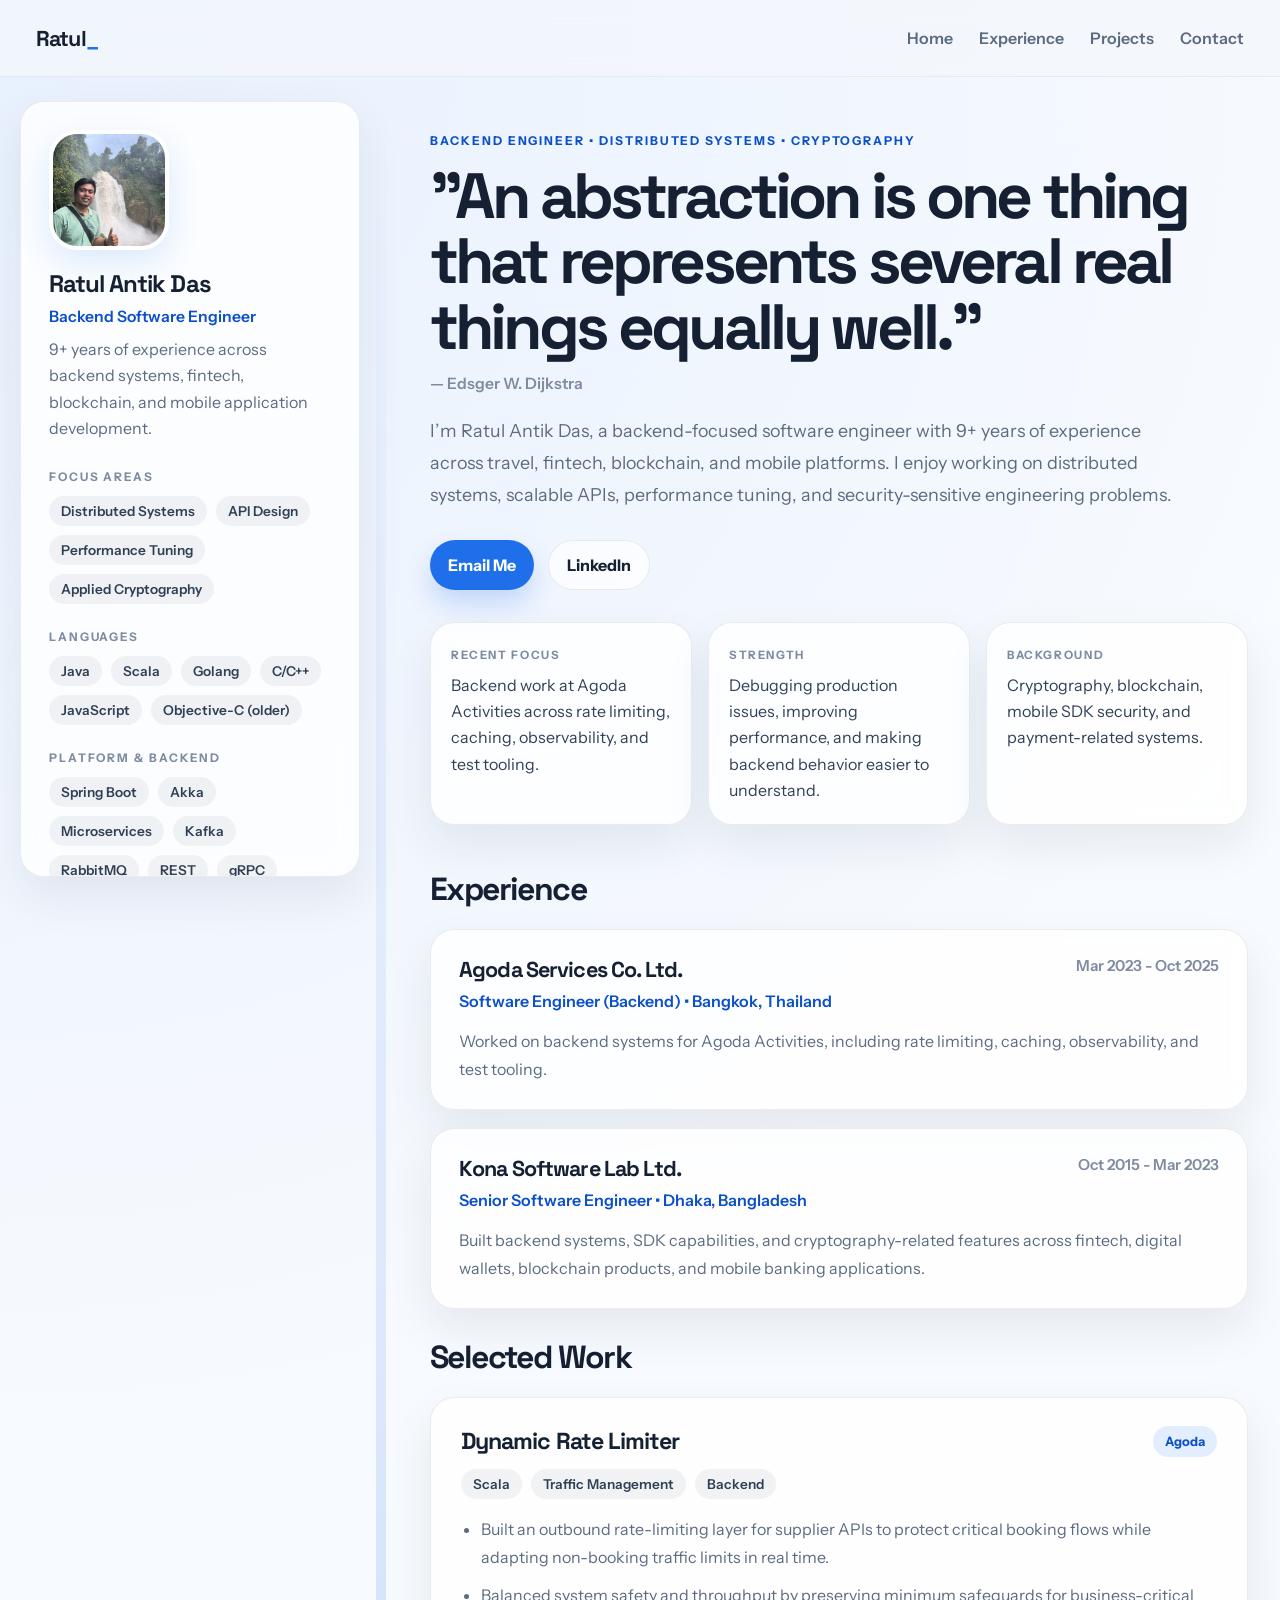
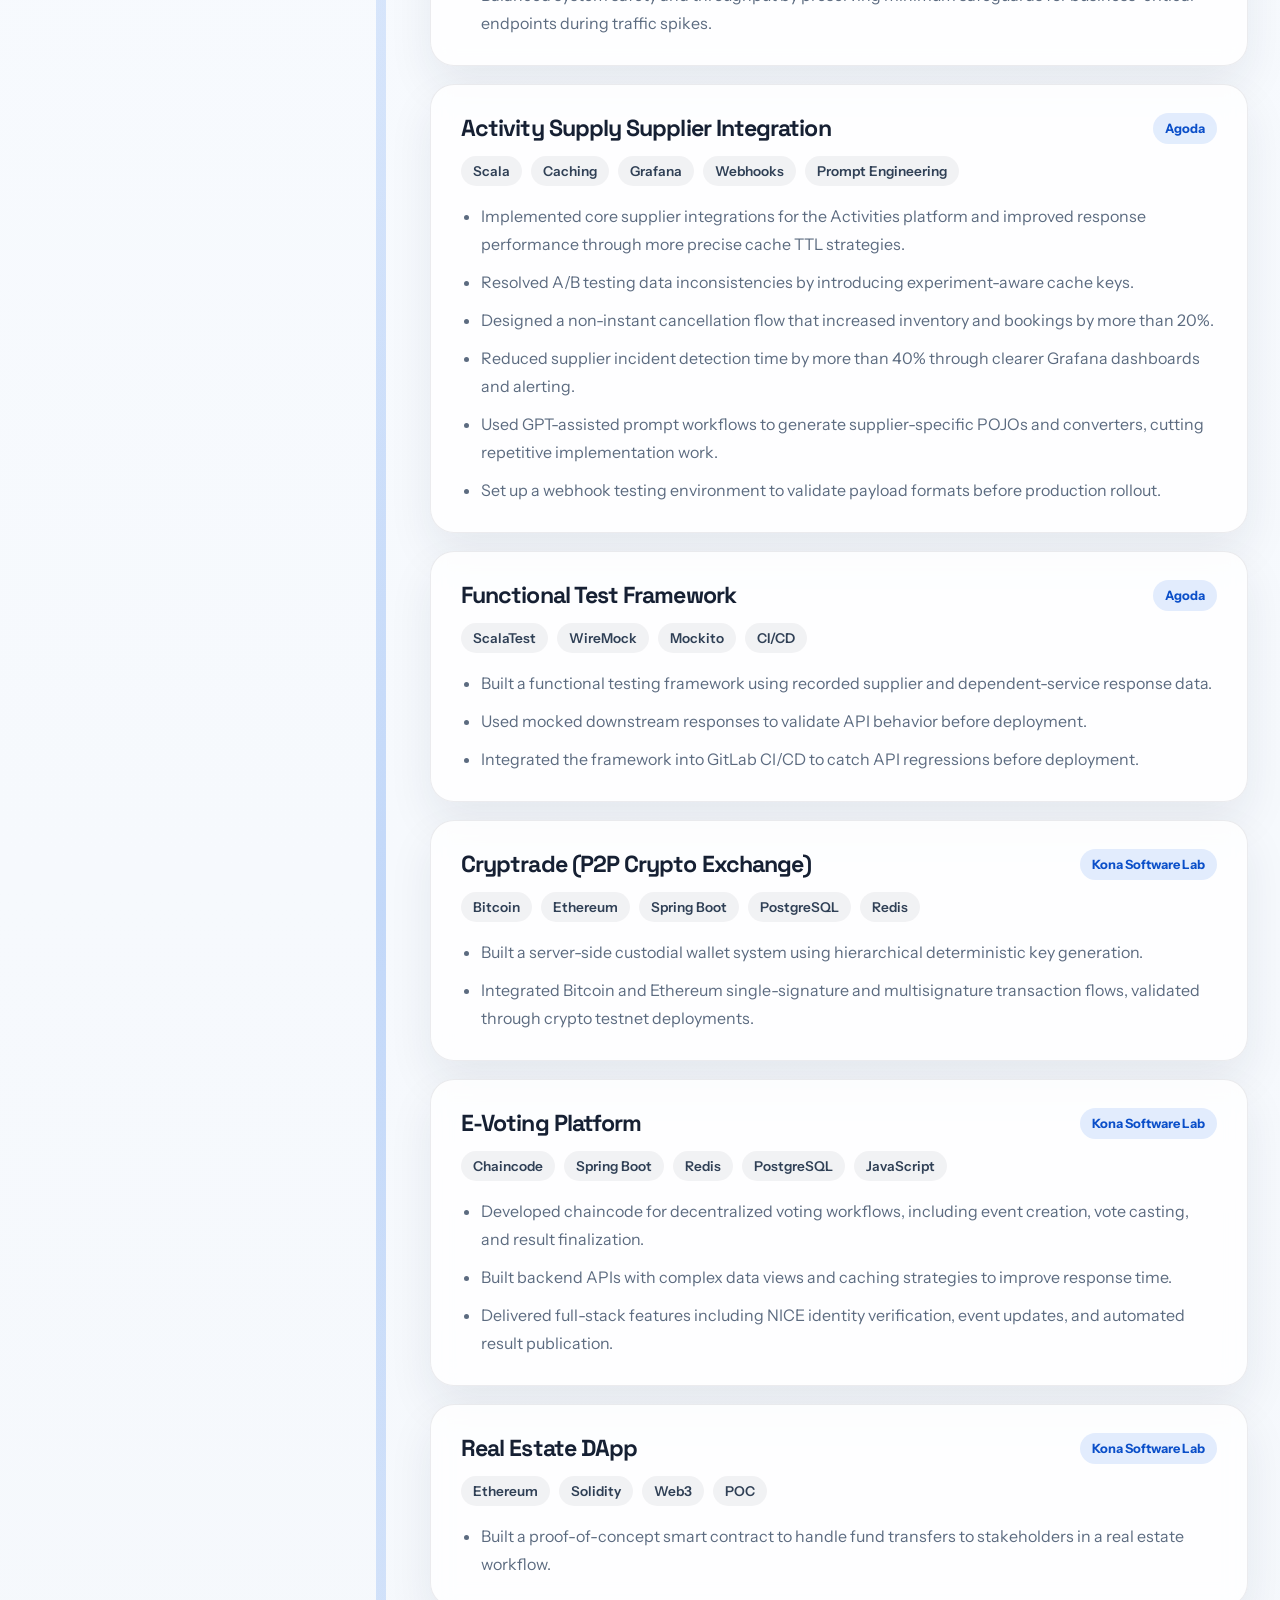
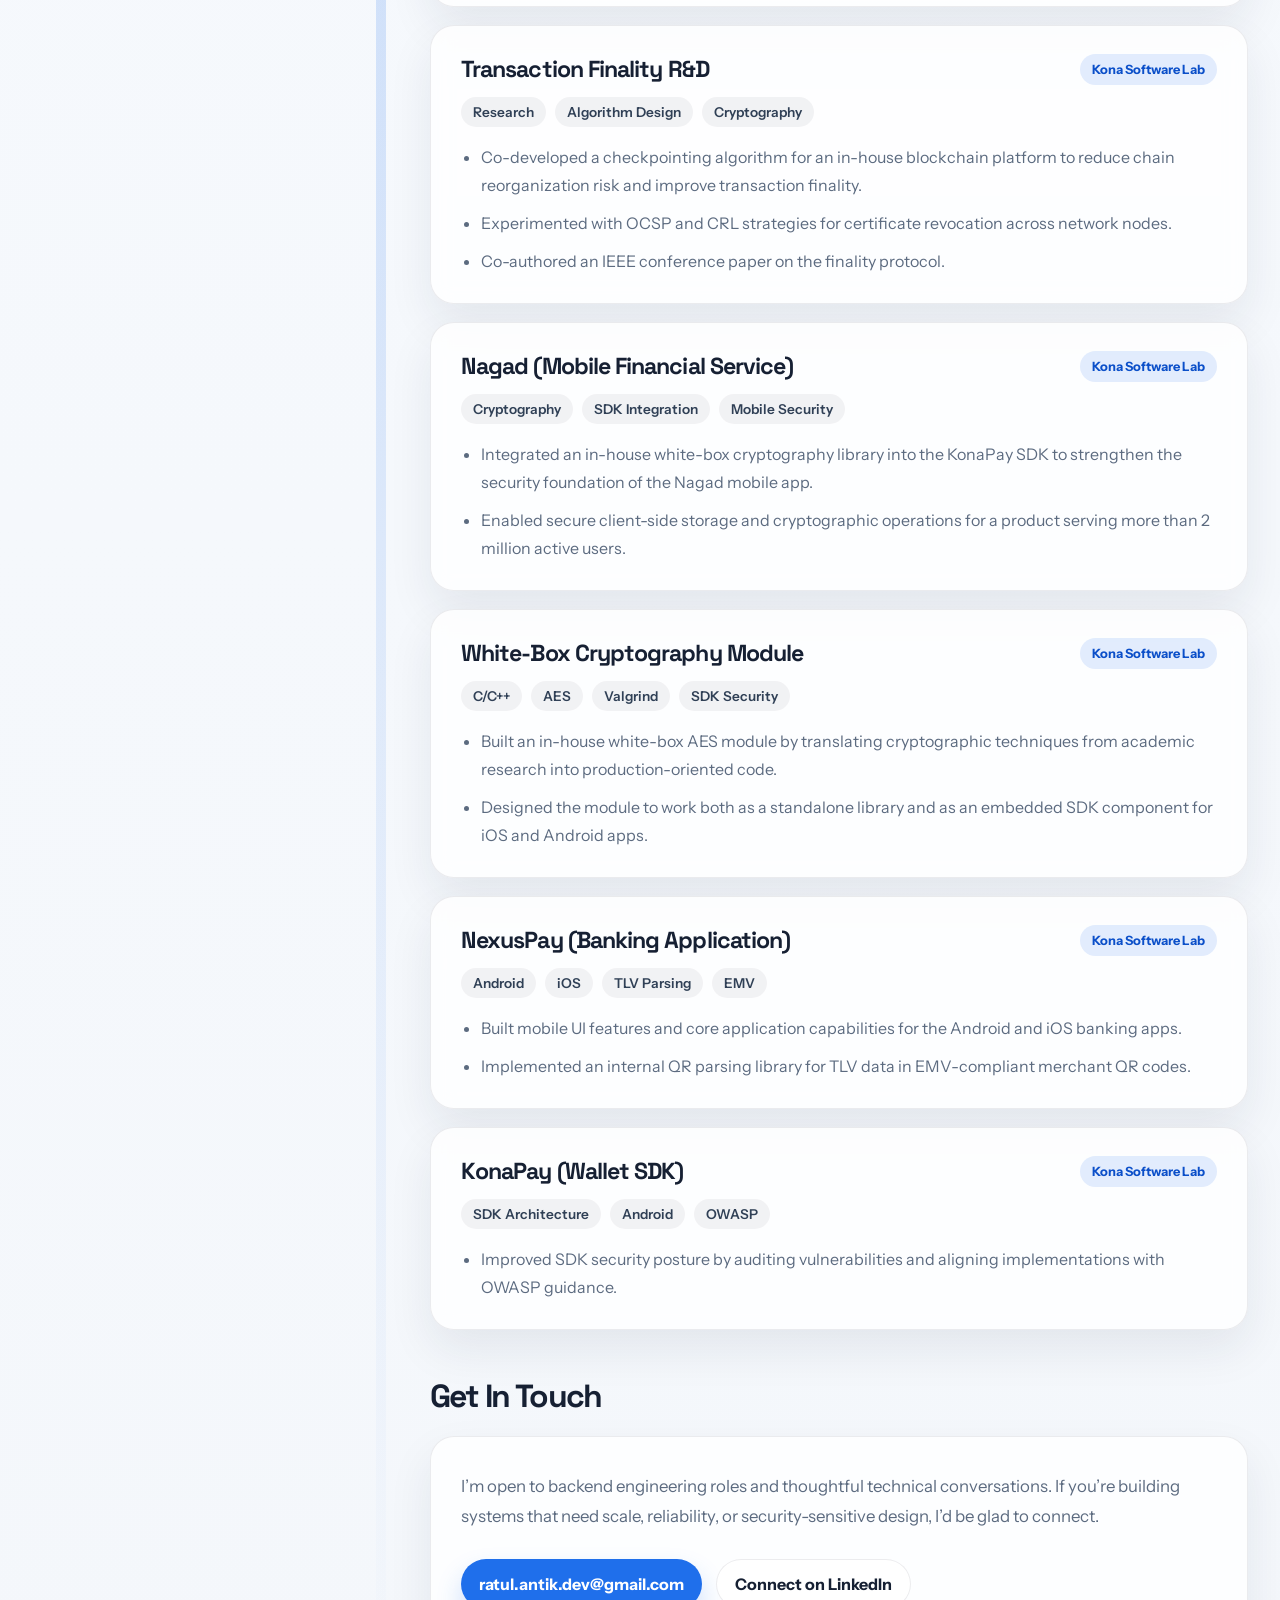
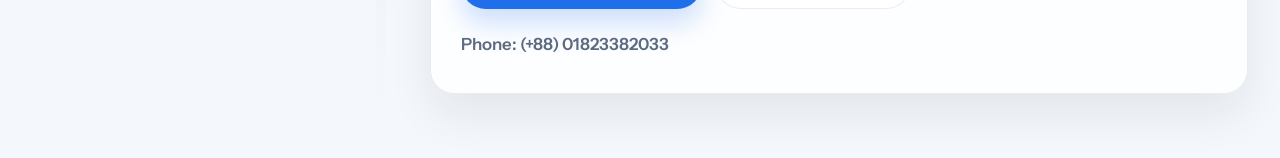
==== commit 03410596: "Updated sidebar summary." ====
--- a/index.html
+++ b/index.html
@@ -31,7 +31,7 @@
             <h2>Ratul Antik Das</h2>
             <p class="subtitle">Backend Software Engineer</p>
             <p class="sidebar-summary">
-                9+ years building scalable backend systems across travel, fintech, blockchain, and mobile platforms.
+                9+ years of experience across backend systems, fintech, blockchain, and mobile application development.
             </p>
         </div>
 
@@ -112,7 +112,7 @@
                 <span class="tag">Prometheus</span>
                 <span class="tag">Kibana</span>
                 <span class="tag">Loki</span>
-                <span class="tag">Pprof</span>
+                <span class="tag">pprof</span>
                 <span class="tag">Valgrind</span>
             </div>
         </div>
--- a/css/style.css
+++ b/css/style.css
@@ -473,7 +473,14 @@
         padding: 20px 18px 32px;
     }
 
-    .sidebar,
+    .sidebar {
+        width: auto;
+        max-height: none;
+        position: static;
+        overflow: visible;
+        margin-bottom: 20px;
+    }
+
     .resizer {
         display: none;
     }
@@ -488,6 +495,11 @@
 }
 
 @media (max-width: 760px) {
+    .sidebar {
+        padding: 22px 20px;
+        border-radius: 20px;
+    }
+
     .navbar {
         height: auto;
         padding: 16px 18px;
